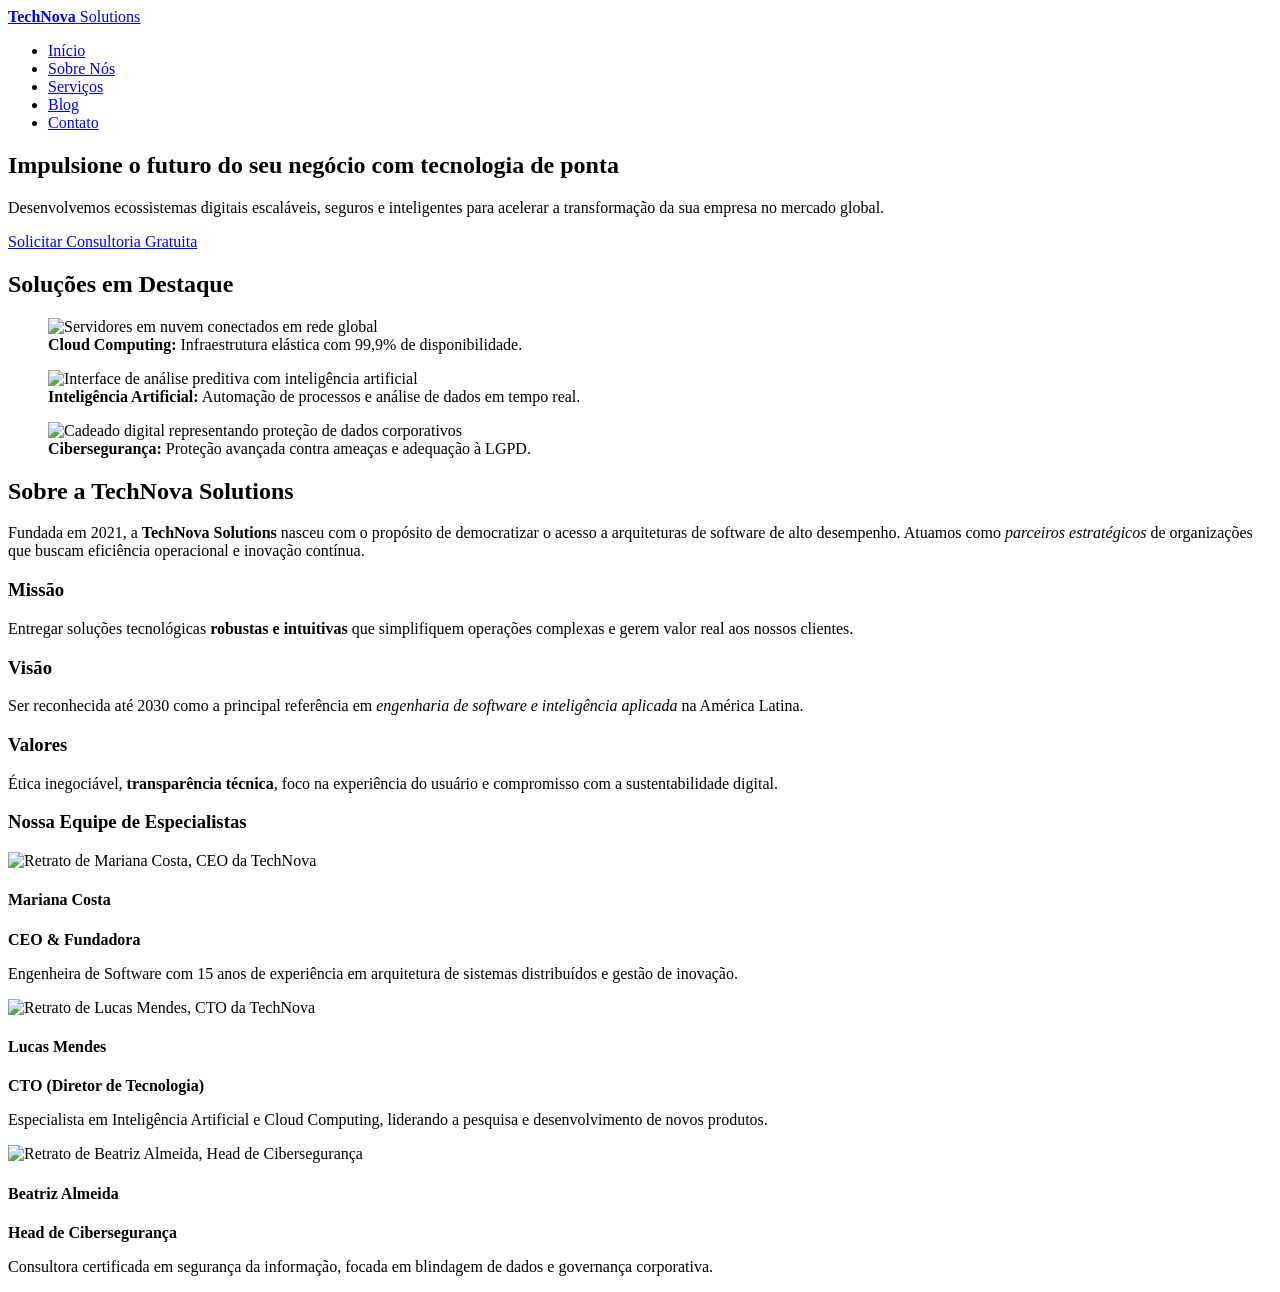
==== index.html @ 277af491 "second commit" ====
<!DOCTYPE html>
<html lang="pt-BR">
<head>
    <meta charset="UTF-8">
    <meta name="viewport" content="width=device-width, initial-scale=1.0">
    <meta name="description" content="TechNova Solutions - Transformação digital, computação em nuvem, inteligência artificial e cibersegurança para empresas.">
    <title>TechNova Solutions</title>
</head>
<body id="topo">

    <!-- Seção Cabeçalho e Navegação Principal -->
    <header>
        <div class="logo">
            <a href="#topo"><strong>TechNova</strong> Solutions</a>
        </div>
        <nav aria-label="Menu Principal">
            <ul>
                <li><a href="#inicio">Início</a></li>
                <li><a href="#sobre">Sobre Nós</a></li>
                <li><a href="#servicos">Serviços</a></li>
                <li><a href="#blog">Blog</a></li>
                <li><a href="#contato">Contato</a></li>
            </ul>
        </nav>
    </header>

    <!-- Conteúdo Principal -->
    <main>

        <!-- Seção Hero (Apresentação e Destaques) -->
        <section id="inicio" class="hero">
            <div class="hero-conteudo">
                <h1>Impulsione o futuro do seu negócio com tecnologia de ponta</h1>
                <p>Desenvolvemos ecossistemas digitais escaláveis, seguros e inteligentes para acelerar a transformação da sua empresa no mercado global.</p>
                <a href="#contato" class="btn-cta">Solicitar Consultoria Gratuita</a>
            </div>

            <div class="hero-destaques">
                <h2>Soluções em Destaque</h2>
                <figure>
                    <img src="img/solucao-cloud.jpg" alt="Servidores em nuvem conectados em rede global">
                    <figcaption><strong>Cloud Computing:</strong> Infraestrutura elástica com 99,9% de disponibilidade.</figcaption>
                </figure>
                <figure>
                    <img src="img/solucao-ia.jpg" alt="Interface de análise preditiva com inteligência artificial">
                    <figcaption><strong>Inteligência Artificial:</strong> Automação de processos e análise de dados em tempo real.</figcaption>
                </figure>
                <figure>
                    <img src="img/solucao-sec.jpg" alt="Cadeado digital representando proteção de dados corporativos">
                    <figcaption><strong>Cibersegurança:</strong> Proteção avançada contra ameaças e adequação à LGPD.</figcaption>
                </figure>
            </div>
        </section>

        <!-- Seção Sobre Nós & Equipe -->
        <section id="sobre">
            <h2>Sobre a TechNova Solutions</h2>
            <p>Fundada em 2021, a <strong>TechNova Solutions</strong> nasceu com o propósito de democratizar o acesso a arquiteturas de software de alto desempenho. Atuamos como <em>parceiros estratégicos</em> de organizações que buscam eficiência operacional e inovação contínua.</p>

            <div class="pilares">
                <article>
                    <h3>Missão</h3>
                    <p>Entregar soluções tecnológicas <strong>robustas e intuitivas</strong> que simplifiquem operações complexas e gerem valor real aos nossos clientes.</p>
                </article>
                <article>
                    <h3>Visão</h3>
                    <p>Ser reconhecida até 2030 como a principal referência em <em>engenharia de software e inteligência aplicada</em> na América Latina.</p>
                </article>
                <article>
                    <h3>Valores</h3>
                    <p>Ética inegociável, <strong>transparência técnica</strong>, foco na experiência do usuário e compromisso com a sustentabilidade digital.</p>
                </article>
            </div>

            <h3>Nossa Equipe de Especialistas</h3>
            <div class="equipe-grade">
                <article>
                    <img src="img/equipe-1.jpg" alt="Retrato de Mariana Costa, CEO da TechNova">
                    <h4>Mariana Costa</h4>
                    <p><strong>CEO &amp; Fundadora</strong></p>
                    <p>Engenheira de Software com 15 anos de experiência em arquitetura de sistemas distribuídos e gestão de inovação.</p>
                </article>

                <article>
                    <img src="img/equipe-2.jpg" alt="Retrato de Lucas Mendes, CTO da TechNova">
                    <h4>Lucas Mendes</h4>
                    <p><strong>CTO (Diretor de Tecnologia)</strong></p>
                    <p>Especialista em Inteligência Artificial e Cloud Computing, liderando a pesquisa e desenvolvimento de novos produtos.</p>
                </article>

                <article>
                    <img src="img/equipe-3.jpg" alt="Retrato de Beatriz Almeida, Head de Cibersegurança">
                    <h4>Beatriz Almeida</h4>
                    <p><strong>Head de Cibersegurança</strong></p>
                    <p>Consultora certificada em segurança da informação, focada em blindagem de dados e governança corporativa.</p>
                </article>
            </div>
        </section>
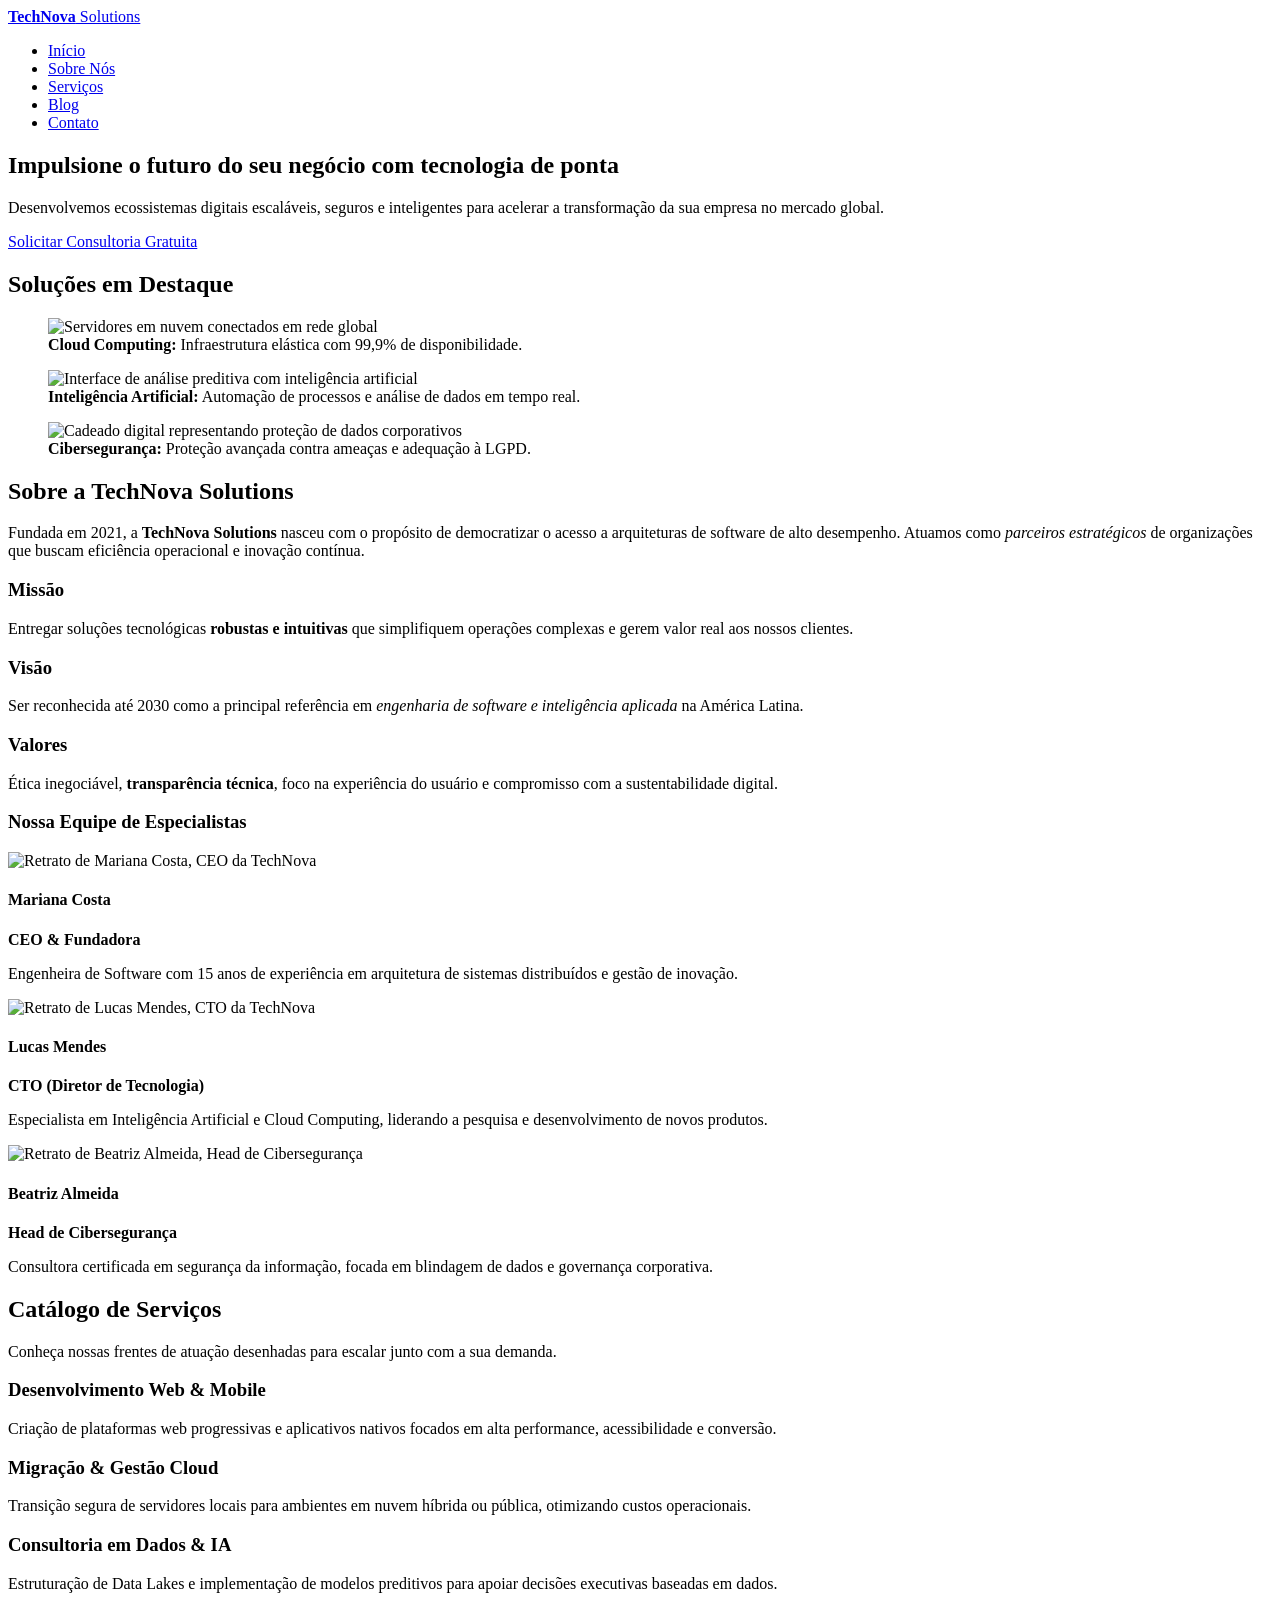
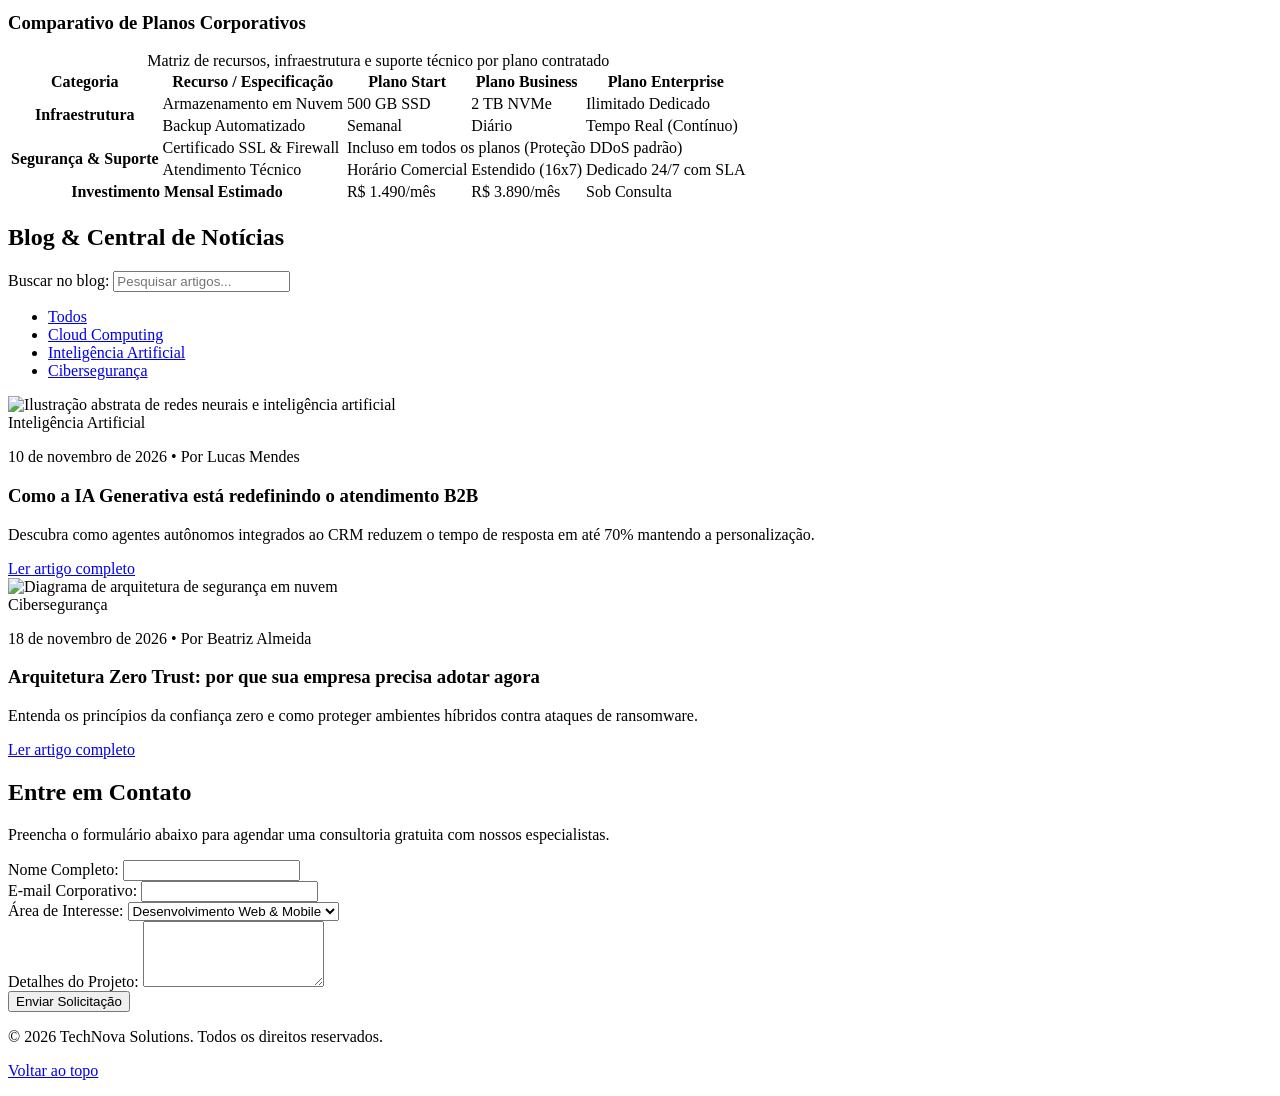
==== commit 5b79d6fd: "Update index.html" ====
--- a/index.html
+++ b/index.html
@@ -1,11 +1,14 @@
 <!DOCTYPE html>
 <html lang="pt-BR">
+
 <head>
     <meta charset="UTF-8">
     <meta name="viewport" content="width=device-width, initial-scale=1.0">
-    <meta name="description" content="TechNova Solutions - Transformação digital, computação em nuvem, inteligência artificial e cibersegurança para empresas.">
-    <title>TechNova Solutions</title>
+    <meta name="description"
+        content="TechNova Solutions - Transformação digital, computação em nuvem, inteligência artificial e cibersegurança para empresas.">
+    <title>TechNova Solutions | Inovação e Tecnologia Corporativa</title>
 </head>
+
 <body id="topo">
 
     <!-- Seção Cabeçalho e Navegação Principal -->
@@ -31,7 +34,8 @@
         <section id="inicio" class="hero">
             <div class="hero-conteudo">
                 <h1>Impulsione o futuro do seu negócio com tecnologia de ponta</h1>
-                <p>Desenvolvemos ecossistemas digitais escaláveis, seguros e inteligentes para acelerar a transformação da sua empresa no mercado global.</p>
+                <p>Desenvolvemos ecossistemas digitais escaláveis, seguros e inteligentes para acelerar a transformação
+                    da sua empresa no mercado global.</p>
                 <a href="#contato" class="btn-cta">Solicitar Consultoria Gratuita</a>
             </div>
 
@@ -39,15 +43,18 @@
                 <h2>Soluções em Destaque</h2>
                 <figure>
                     <img src="img/solucao-cloud.jpg" alt="Servidores em nuvem conectados em rede global">
-                    <figcaption><strong>Cloud Computing:</strong> Infraestrutura elástica com 99,9% de disponibilidade.</figcaption>
+                    <figcaption><strong>Cloud Computing:</strong> Infraestrutura elástica com 99,9% de disponibilidade.
+                    </figcaption>
                 </figure>
                 <figure>
                     <img src="img/solucao-ia.jpg" alt="Interface de análise preditiva com inteligência artificial">
-                    <figcaption><strong>Inteligência Artificial:</strong> Automação de processos e análise de dados em tempo real.</figcaption>
+                    <figcaption><strong>Inteligência Artificial:</strong> Automação de processos e análise de dados em
+                        tempo real.</figcaption>
                 </figure>
                 <figure>
                     <img src="img/solucao-sec.jpg" alt="Cadeado digital representando proteção de dados corporativos">
-                    <figcaption><strong>Cibersegurança:</strong> Proteção avançada contra ameaças e adequação à LGPD.</figcaption>
+                    <figcaption><strong>Cibersegurança:</strong> Proteção avançada contra ameaças e adequação à LGPD.
+                    </figcaption>
                 </figure>
             </div>
         </section>
@@ -55,20 +62,25 @@
         <!-- Seção Sobre Nós & Equipe -->
         <section id="sobre">
             <h2>Sobre a TechNova Solutions</h2>
-            <p>Fundada em 2021, a <strong>TechNova Solutions</strong> nasceu com o propósito de democratizar o acesso a arquiteturas de software de alto desempenho. Atuamos como <em>parceiros estratégicos</em> de organizações que buscam eficiência operacional e inovação contínua.</p>
+            <p>Fundada em 2021, a <strong>TechNova Solutions</strong> nasceu com o propósito de democratizar o acesso a
+                arquiteturas de software de alto desempenho. Atuamos como <em>parceiros estratégicos</em> de
+                organizações que buscam eficiência operacional e inovação contínua.</p>
 
             <div class="pilares">
                 <article>
                     <h3>Missão</h3>
-                    <p>Entregar soluções tecnológicas <strong>robustas e intuitivas</strong> que simplifiquem operações complexas e gerem valor real aos nossos clientes.</p>
+                    <p>Entregar soluções tecnológicas <strong>robustas e intuitivas</strong> que simplifiquem operações
+                        complexas e gerem valor real aos nossos clientes.</p>
                 </article>
                 <article>
                     <h3>Visão</h3>
-                    <p>Ser reconhecida até 2030 como a principal referência em <em>engenharia de software e inteligência aplicada</em> na América Latina.</p>
+                    <p>Ser reconhecida até 2030 como a principal referência em <em>engenharia de software e inteligência
+                            aplicada</em> na América Latina.</p>
                 </article>
                 <article>
                     <h3>Valores</h3>
-                    <p>Ética inegociável, <strong>transparência técnica</strong>, foco na experiência do usuário e compromisso com a sustentabilidade digital.</p>
+                    <p>Ética inegociável, <strong>transparência técnica</strong>, foco na experiência do usuário e
+                        compromisso com a sustentabilidade digital.</p>
                 </article>
             </div>
 
@@ -78,23 +90,188 @@
                     <img src="img/equipe-1.jpg" alt="Retrato de Mariana Costa, CEO da TechNova">
                     <h4>Mariana Costa</h4>
                     <p><strong>CEO &amp; Fundadora</strong></p>
-                    <p>Engenheira de Software com 15 anos de experiência em arquitetura de sistemas distribuídos e gestão de inovação.</p>
+                    <p>Engenheira de Software com 15 anos de experiência em arquitetura de sistemas distribuídos e
+                        gestão de inovação.</p>
                 </article>
 
                 <article>
                     <img src="img/equipe-2.jpg" alt="Retrato de Lucas Mendes, CTO da TechNova">
                     <h4>Lucas Mendes</h4>
                     <p><strong>CTO (Diretor de Tecnologia)</strong></p>
-                    <p>Especialista em Inteligência Artificial e Cloud Computing, liderando a pesquisa e desenvolvimento de novos produtos.</p>
+                    <p>Especialista em Inteligência Artificial e Cloud Computing, liderando a pesquisa e desenvolvimento
+                        de novos produtos.</p>
                 </article>
 
                 <article>
                     <img src="img/equipe-3.jpg" alt="Retrato de Beatriz Almeida, Head de Cibersegurança">
                     <h4>Beatriz Almeida</h4>
                     <p><strong>Head de Cibersegurança</strong></p>
-                    <p>Consultora certificada em segurança da informação, focada em blindagem de dados e governança corporativa.</p>
-                </article>
-            </div>
-        </section>
-
-        +                    <p>Consultora certificada em segurança da informação, focada em blindagem de dados e governança
+                        corporativa.</p>
+                </article>
+            </div>
+        </section>
+
+        <!-- Seção Catálogo de Serviços e Tabela Comparativa -->
+        <section id="servicos">
+            <h2>Catálogo de Serviços</h2>
+            <p>Conheça nossas frentes de atuação desenhadas para escalar junto com a sua demanda.</p>
+
+            <div class="servicos-grade">
+                <article>
+                    <h3>Desenvolvimento Web &amp; Mobile</h3>
+                    <p>Criação de plataformas web progressivas e aplicativos nativos focados em alta performance,
+                        acessibilidade e conversão.</p>
+                </article>
+
+                <article>
+                    <h3>Migração &amp; Gestão Cloud</h3>
+                    <p>Transição segura de servidores locais para ambientes em nuvem híbrida ou pública, otimizando
+                        custos operacionais.</p>
+                </article>
+
+                <article>
+                    <h3>Consultoria em Dados &amp; IA</h3>
+                    <p>Estruturação de Data Lakes e implementação de modelos preditivos para apoiar decisões executivas
+                        baseadas em dados.</p>
+                </article>
+            </div>
+
+            <h3>Comparativo de Planos Corporativos</h3>
+            <table>
+                <caption>Matriz de recursos, infraestrutura e suporte técnico por plano contratado</caption>
+                <thead>
+                    <tr>
+                        <th scope="col">Categoria</th>
+                        <th scope="col">Recurso / Especificação</th>
+                        <th scope="col">Plano Start</th>
+                        <th scope="col">Plano Business</th>
+                        <th scope="col">Plano Enterprise</th>
+                    </tr>
+                </thead>
+                <tbody>
+                    <tr>
+                        <th scope="row" rowspan="2">Infraestrutura</th>
+                        <td>Armazenamento em Nuvem</td>
+                        <td>500 GB SSD</td>
+                        <td>2 TB NVMe</td>
+                        <td>Ilimitado Dedicado</td>
+                    </tr>
+                    <tr>
+                        <td>Backup Automatizado</td>
+                        <td>Semanal</td>
+                        <td>Diário</td>
+                        <td>Tempo Real (Contínuo)</td>
+                    </tr>
+                    <tr>
+                        <th scope="row" rowspan="2">Segurança &amp; Suporte</th>
+                        <td>Certificado SSL &amp; Firewall</td>
+                        <td colspan="3">Incluso em todos os planos (Proteção DDoS padrão)</td>
+                    </tr>
+                    <tr>
+                        <td>Atendimento Técnico</td>
+                        <td>Horário Comercial</td>
+                        <td>Estendido (16x7)</td>
+                        <td>Dedicado 24/7 com SLA</td>
+                    </tr>
+                </tbody>
+                <tfoot>
+                    <tr>
+                        <th scope="row" colspan="2">Investimento Mensal Estimado</th>
+                        <td>R$ 1.490/mês</td>
+                        <td>R$ 3.890/mês</td>
+                        <td>Sob Consulta</td>
+                    </tr>
+                </tfoot>
+            </table>
+        </section>
+
+        <!-- Seção Blog & Central de Notícias -->
+        <section id="blog">
+            <h2>Blog &amp; Central de Notícias</h2>
+
+            <div class="blog-controles">
+                <form action="#blog" method="get">
+                    <label for="busca-artigos">Buscar no blog:</label>
+                    <input type="search" id="busca-artigos" name="q" placeholder="Pesquisar artigos...">
+                </form>
+
+                <nav aria-label="Categorias do Blog">
+                    <ul>
+                        <li><a href="#blog">Todos</a></li>
+                        <li><a href="#blog">Cloud Computing</a></li>
+                        <li><a href="#blog">Inteligência Artificial</a></li>
+                        <li><a href="#blog">Cibersegurança</a></li>
+                    </ul>
+                </nav>
+            </div>
+
+            <div class="blog-lista">
+                <article>
+                    <div class="capa-artigo">
+                        <img src="img/blog-1.jpg" alt="Ilustração abstrata de redes neurais e inteligência artificial">
+                    </div>
+                    <span class="categoria">Inteligência Artificial</span>
+                    <p><time datetime="2026-11-10">10 de novembro de 2026</time> • Por Lucas Mendes</p>
+                    <h3>Como a IA Generativa está redefinindo o atendimento B2B</h3>
+                    <p>Descubra como agentes autônomos integrados ao CRM reduzem o tempo de resposta em até 70% mantendo
+                        a personalização.</p>
+                    <a href="#blog">Ler artigo completo</a>
+                </article>
+
+                <article>
+                    <div class="capa-artigo">
+                        <img src="img/blog-2.jpg" alt="Diagrama de arquitetura de segurança em nuvem">
+                    </div>
+                    <span class="categoria">Cibersegurança</span>
+                    <p><time datetime="2026-11-18">18 de novembro de 2026</time> • Por Beatriz Almeida</p>
+                    <h3>Arquitetura Zero Trust: por que sua empresa precisa adotar agora</h3>
+                    <p>Entenda os princípios da confiança zero e como proteger ambientes híbridos contra ataques de
+                        ransomware.</p>
+                    <a href="#blog">Ler artigo completo</a>
+                </article>
+            </div>
+        </section>
+
+        <!-- Seção Contato -->
+        <section id="contato">
+            <h2>Entre em Contato</h2>
+            <p>Preencha o formulário abaixo para agendar uma consultoria gratuita com nossos especialistas.</p>
+
+            <form action="#contato" method="post">
+                <div>
+                    <label for="nome">Nome Completo:</label>
+                    <input type="text" id="nome" name="nome" required>
+                </div>
+                <div>
+                    <label for="email">E-mail Corporativo:</label>
+                    <input type="email" id="email" name="email" required>
+                </div>
+                <div>
+                    <label for="servico">Área de Interesse:</label>
+                    <select id="servico" name="servico">
+                        <option value="web-mobile">Desenvolvimento Web &amp; Mobile</option>
+                        <option value="cloud">Migração &amp; Gestão Cloud</option>
+                        <option value="ia-dados">Consultoria em Dados &amp; IA</option>
+                        <option value="ciberseguranca">Cibersegurança</option>
+                    </select>
+                </div>
+                <div>
+                    <label for="mensagem">Detalhes do Projeto:</label>
+                    <textarea id="mensagem" name="mensagem" rows="4" required></textarea>
+                </div>
+                <button type="submit">Enviar Solicitação</button>
+            </form>
+        </section>
+
+    </main>
+
+    <!-- Rodapé -->
+    <footer>
+        <p>&copy; 2026 TechNova Solutions. Todos os direitos reservados.</p>
+        <p><a href="#topo">Voltar ao topo</a></p>
+    </footer>
+
+</body>
+
+</html>
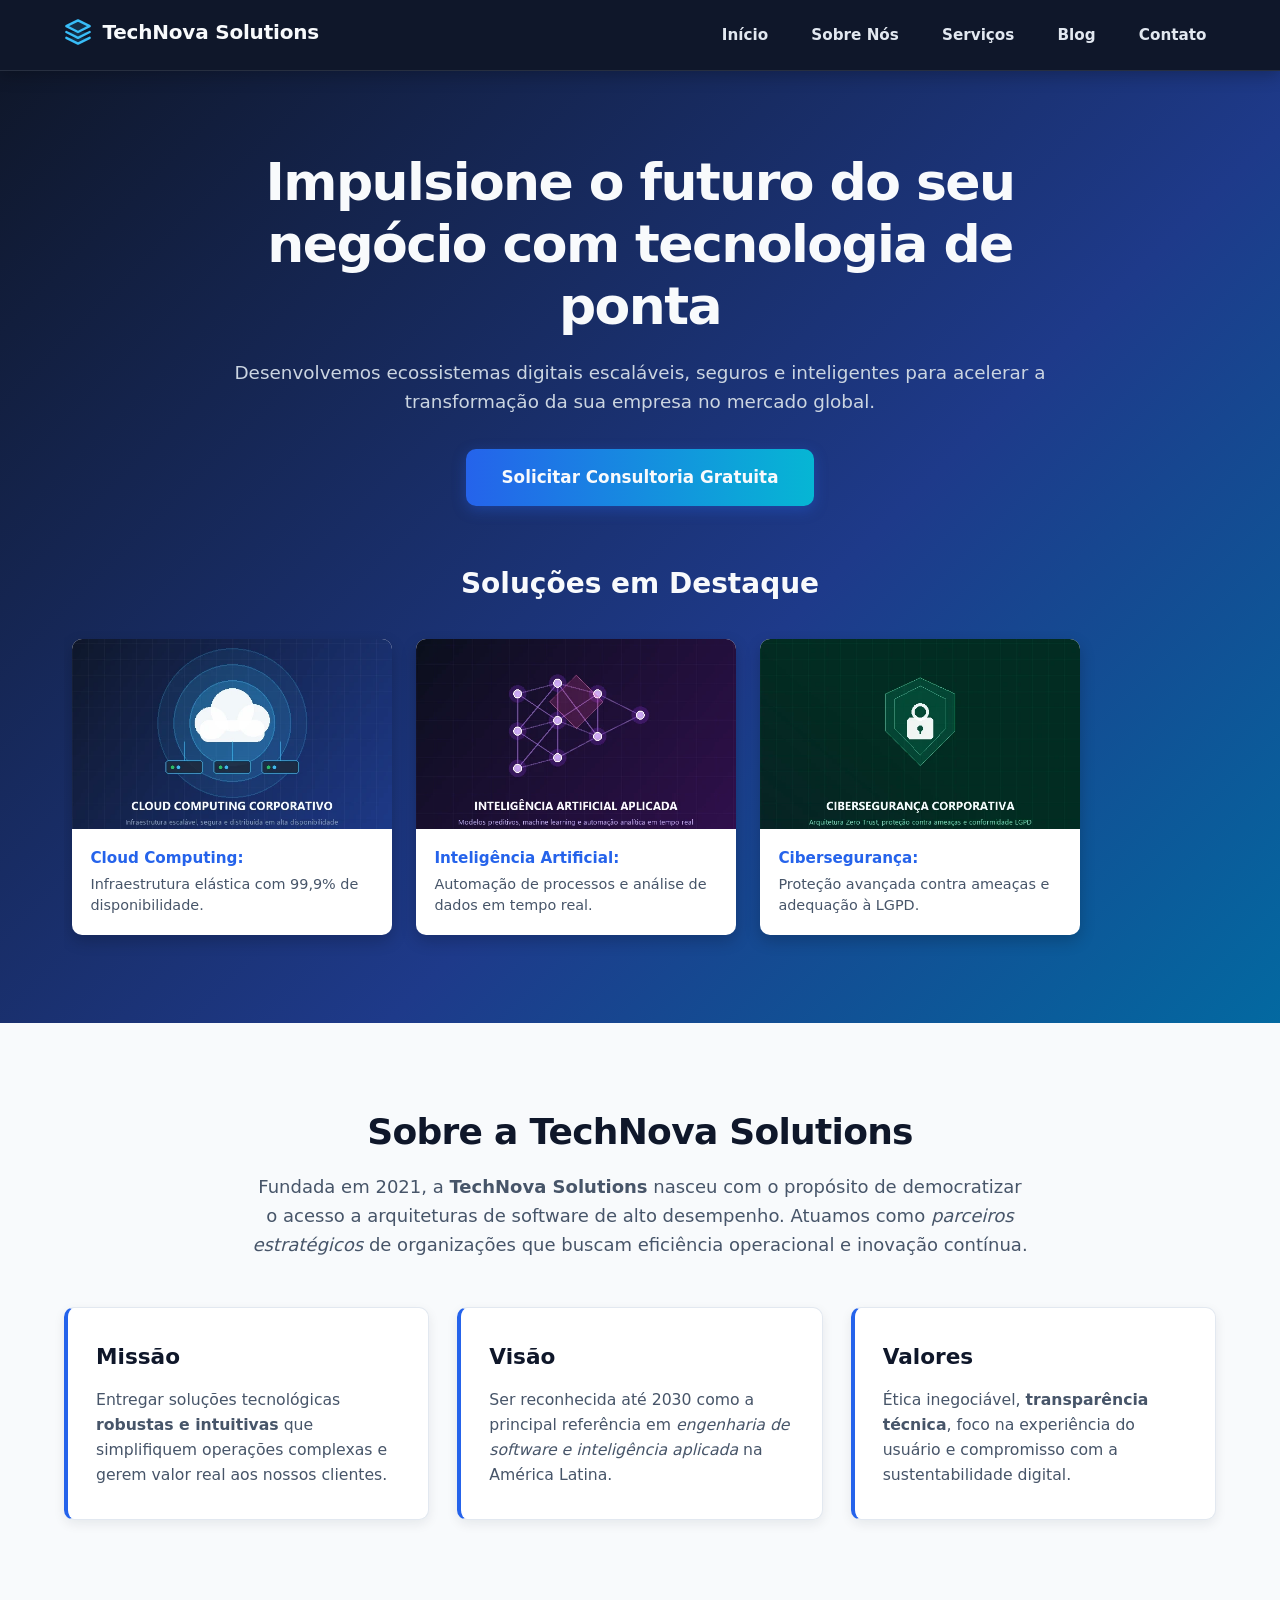
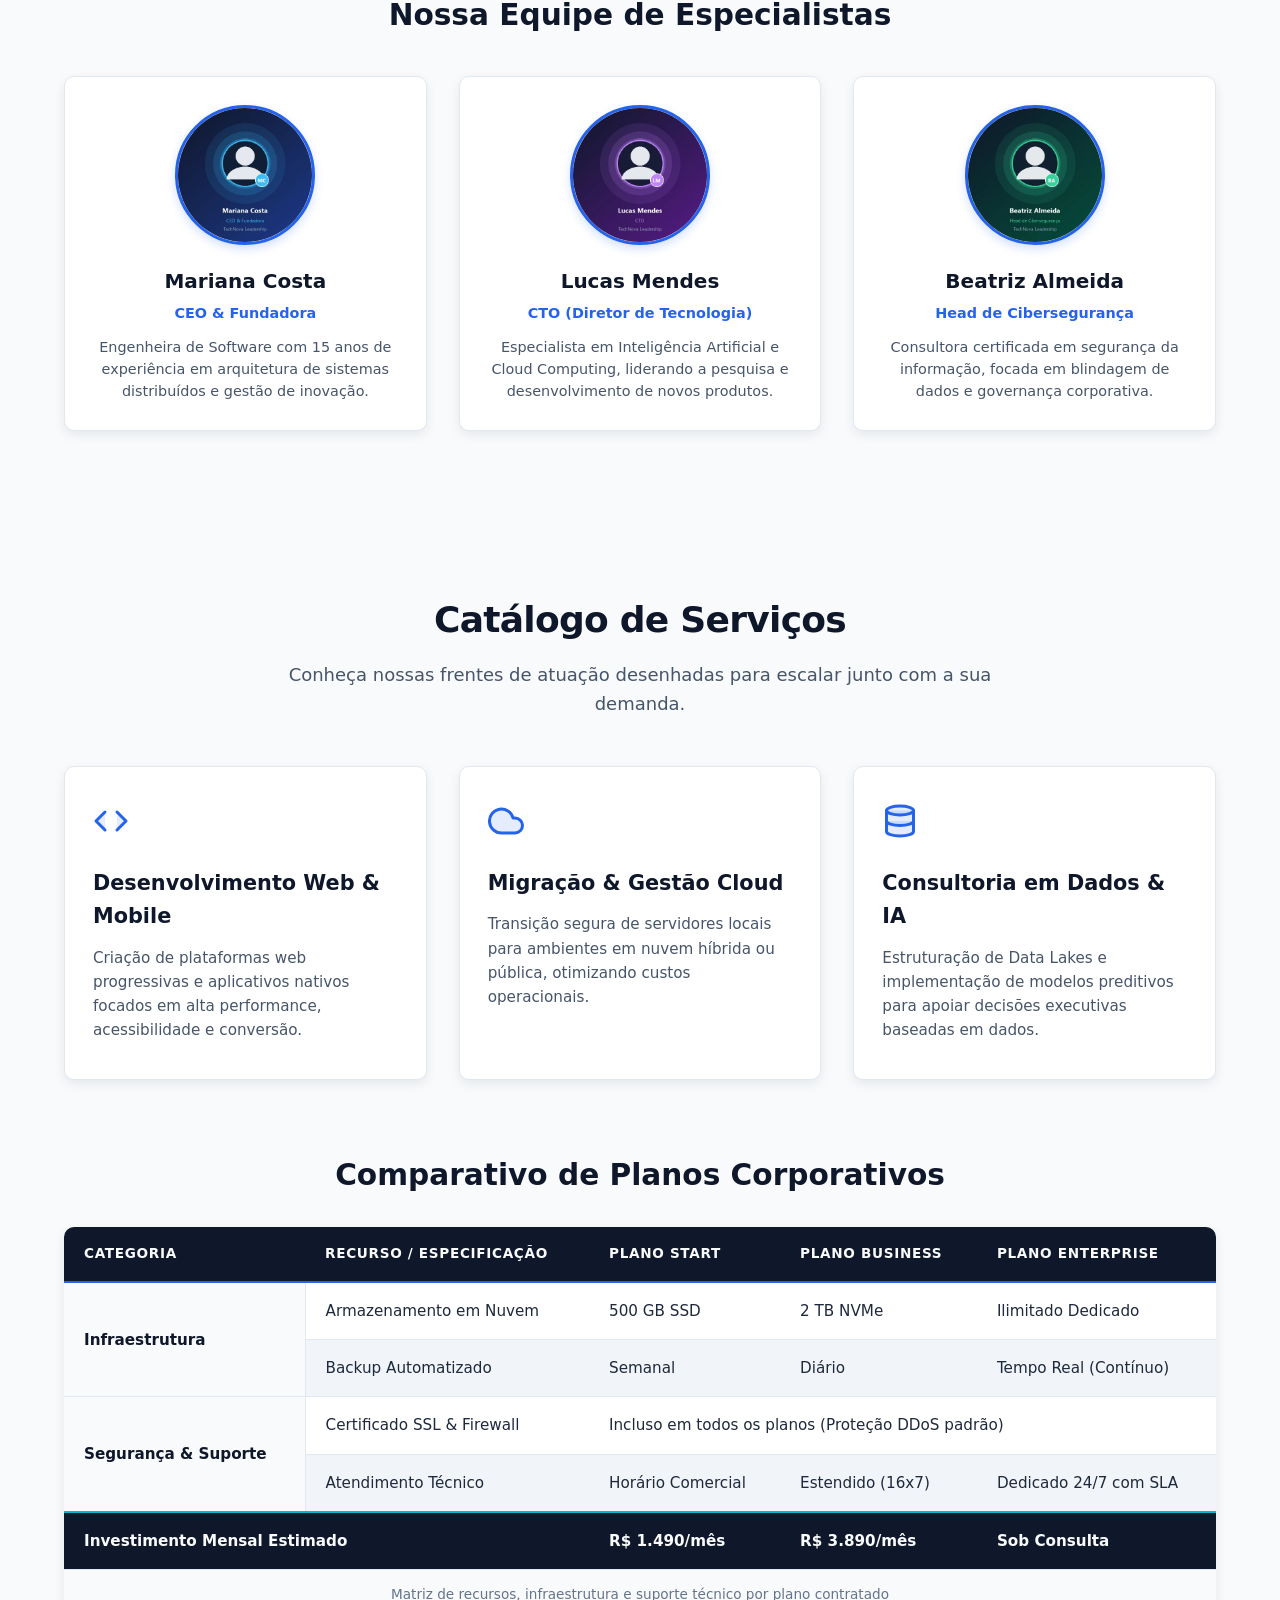
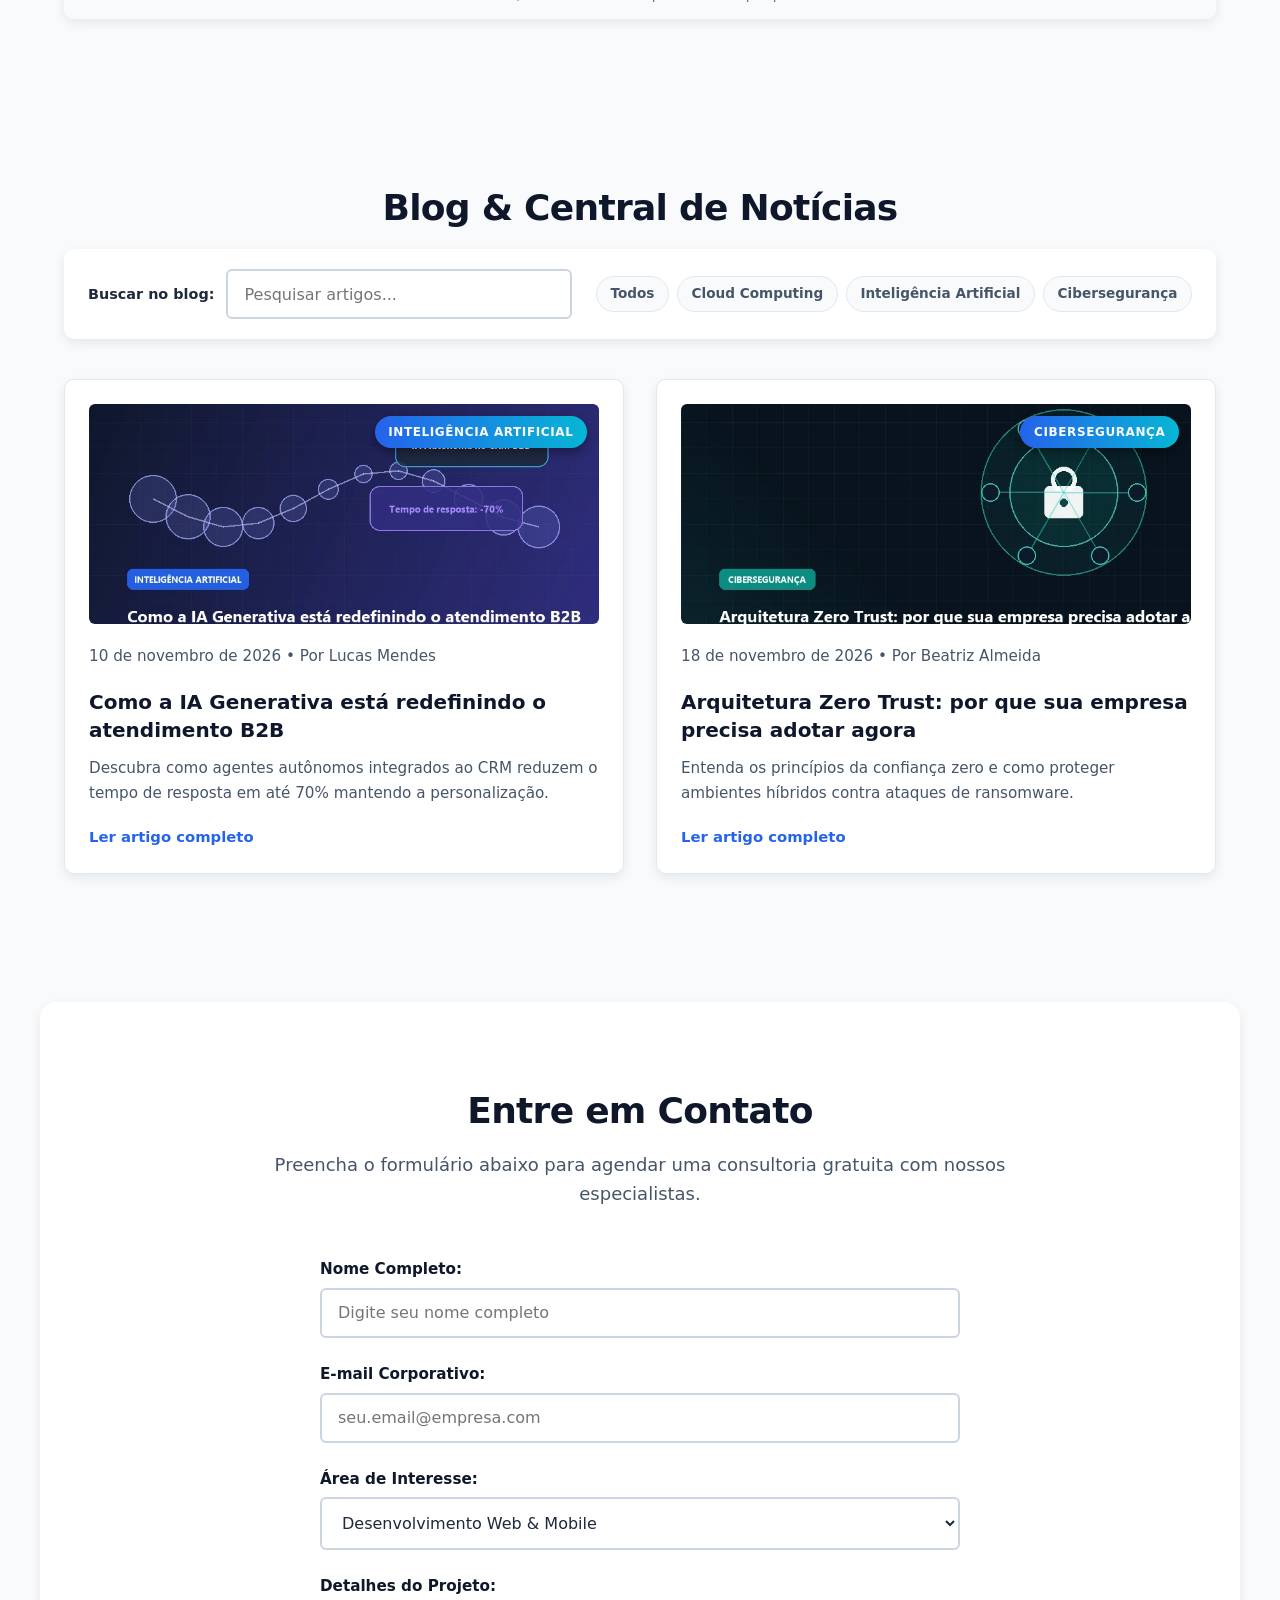
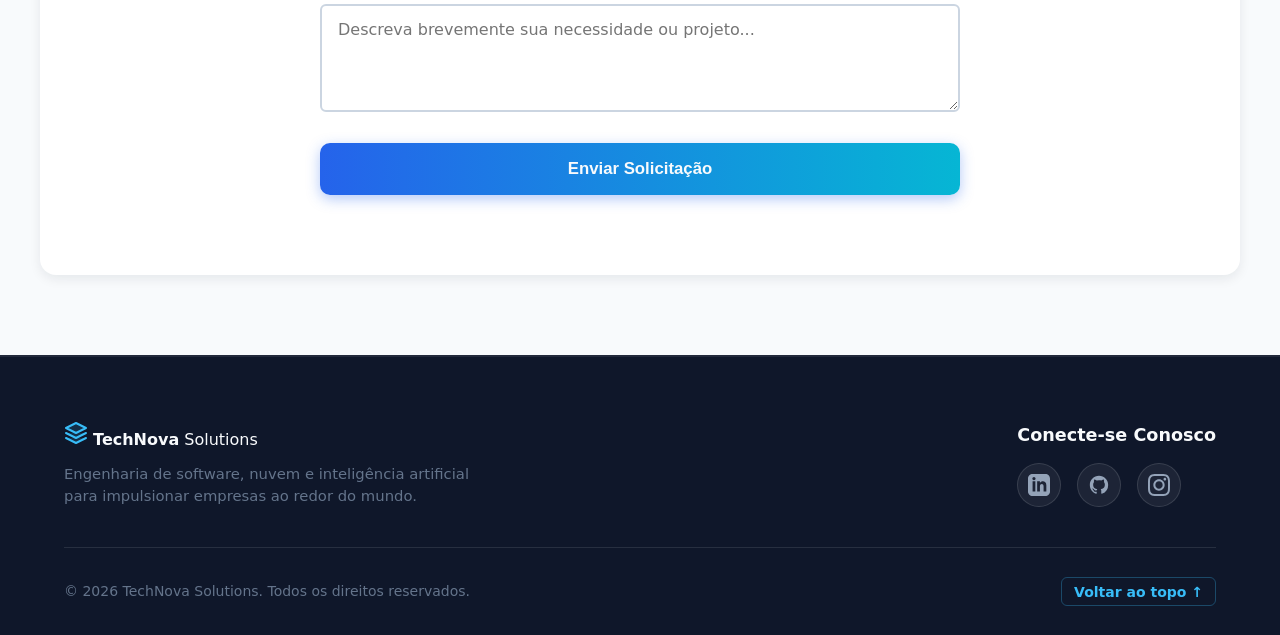
==== commit 30730831: "feat(sprint-2): implementacao da Sprint 2 - WebP, SVG inline, Box Model, Sticky, Scroll Snap, Tabela" ====
--- a/index.html
+++ b/index.html
@@ -7,14 +7,24 @@
     <meta name="description"
         content="TechNova Solutions - Transformação digital, computação em nuvem, inteligência artificial e cibersegurança para empresas.">
     <title>TechNova Solutions | Inovação e Tecnologia Corporativa</title>
+    <link rel="stylesheet" href="css/style.css">
 </head>
 
 <body id="topo">
 
-    <!-- Seção Cabeçalho e Navegação Principal -->
+    <!-- Seção Cabeçalho e Navegação Principal (Tarefa 2.3: Sticky + z-index) -->
     <header>
         <div class="logo">
-            <a href="#topo"><strong>TechNova</strong> Solutions</a>
+            <a href="#topo">
+                <!-- SVG Inline Logotipo (Tarefa 2.1 & 2.4) -->
+                <svg width="28" height="28" viewBox="0 0 24 24" fill="none" stroke="currentColor" stroke-width="2"
+                    stroke-linecap="round" stroke-linejoin="round" aria-hidden="true">
+                    <polygon points="12 2 2 7 12 12 22 7 12 2"></polygon>
+                    <polyline points="2 17 12 22 22 17"></polyline>
+                    <polyline points="2 12 12 17 22 12"></polyline>
+                </svg>
+                <span><strong>TechNova</strong> Solutions</span>
+            </a>
         </div>
         <nav aria-label="Menu Principal">
             <ul>
@@ -30,7 +40,7 @@
     <!-- Conteúdo Principal -->
     <main>
 
-        <!-- Seção Hero (Apresentação e Destaques) -->
+        <!-- Seção Hero (Tarefa 2.3: Scroll Snap & Tarefa 2.5: Gradiente e CTA) -->
         <section id="inicio" class="hero">
             <div class="hero-conteudo">
                 <h1>Impulsione o futuro do seu negócio com tecnologia de ponta</h1>
@@ -39,30 +49,35 @@
                 <a href="#contato" class="btn-cta">Solicitar Consultoria Gratuita</a>
             </div>
 
+            <h2>Soluções em Destaque</h2>
+            <!-- Carrossel / Galeria com CSS Scroll Snap (Tarefa 2.3) -->
             <div class="hero-destaques">
-                <h2>Soluções em Destaque</h2>
                 <figure>
-                    <img src="img/solucao-cloud.jpg" alt="Servidores em nuvem conectados em rede global">
+                    <img src="img/solucao-cloud.webp" alt="Servidores em nuvem conectados em rede global" width="600"
+                        height="400">
                     <figcaption><strong>Cloud Computing:</strong> Infraestrutura elástica com 99,9% de disponibilidade.
                     </figcaption>
                 </figure>
                 <figure>
-                    <img src="img/solucao-ia.jpg" alt="Interface de análise preditiva com inteligência artificial">
+                    <img src="img/solucao-ia.webp" alt="Interface de análise preditiva com inteligência artificial"
+                        width="600" height="400">
                     <figcaption><strong>Inteligência Artificial:</strong> Automação de processos e análise de dados em
                         tempo real.</figcaption>
                 </figure>
                 <figure>
-                    <img src="img/solucao-sec.jpg" alt="Cadeado digital representando proteção de dados corporativos">
+                    <img src="img/solucao-sec.webp" alt="Cadeado digital representando proteção de dados corporativos"
+                        width="600" height="400">
                     <figcaption><strong>Cibersegurança:</strong> Proteção avançada contra ameaças e adequação à LGPD.
                     </figcaption>
                 </figure>
             </div>
         </section>
 
-        <!-- Seção Sobre Nós & Equipe -->
-        <section id="sobre">
+        <!-- Seção Sobre Nós & Equipe (Tarefa 2.5: Cards com microinterações) -->
+        <section id="sobre" class="secao-padrao">
             <h2>Sobre a TechNova Solutions</h2>
-            <p>Fundada em 2021, a <strong>TechNova Solutions</strong> nasceu com o propósito de democratizar o acesso a
+            <p class="secao-intro">Fundada em 2021, a <strong>TechNova Solutions</strong> nasceu com o propósito de
+                democratizar o acesso a
                 arquiteturas de software de alto desempenho. Atuamos como <em>parceiros estratégicos</em> de
                 organizações que buscam eficiência operacional e inovação contínua.</p>
 
@@ -84,110 +99,142 @@
                 </article>
             </div>
 
-            <h3>Nossa Equipe de Especialistas</h3>
-            <div class="equipe-grade">
-                <article>
-                    <img src="img/equipe-1.jpg" alt="Retrato de Mariana Costa, CEO da TechNova">
-                    <h4>Mariana Costa</h4>
-                    <p><strong>CEO &amp; Fundadora</strong></p>
-                    <p>Engenheira de Software com 15 anos de experiência em arquitetura de sistemas distribuídos e
-                        gestão de inovação.</p>
-                </article>
-
-                <article>
-                    <img src="img/equipe-2.jpg" alt="Retrato de Lucas Mendes, CTO da TechNova">
-                    <h4>Lucas Mendes</h4>
-                    <p><strong>CTO (Diretor de Tecnologia)</strong></p>
-                    <p>Especialista em Inteligência Artificial e Cloud Computing, liderando a pesquisa e desenvolvimento
-                        de novos produtos.</p>
-                </article>
-
-                <article>
-                    <img src="img/equipe-3.jpg" alt="Retrato de Beatriz Almeida, Head de Cibersegurança">
-                    <h4>Beatriz Almeida</h4>
-                    <p><strong>Head de Cibersegurança</strong></p>
-                    <p>Consultora certificada em segurança da informação, focada em blindagem de dados e governança
-                        corporativa.</p>
-                </article>
-            </div>
-        </section>
-
-        <!-- Seção Catálogo de Serviços e Tabela Comparativa -->
-        <section id="servicos">
+            <div class="equipe-container">
+                <h3>Nossa Equipe de Especialistas</h3>
+                <div class="equipe-grade">
+                    <article>
+                        <img src="img/equipe-1.webp" alt="Retrato de Mariana Costa, CEO da TechNova" width="400"
+                            height="400" loading="lazy">
+                        <h4>Mariana Costa</h4>
+                        <p class="cargo"><strong>CEO &amp; Fundadora</strong></p>
+                        <p>Engenheira de Software com 15 anos de experiência em arquitetura de sistemas distribuídos e
+                            gestão de inovação.</p>
+                    </article>
+
+                    <article>
+                        <img src="img/equipe-2.webp" alt="Retrato de Lucas Mendes, CTO da TechNova" width="400"
+                            height="400" loading="lazy">
+                        <h4>Lucas Mendes</h4>
+                        <p class="cargo"><strong>CTO (Diretor de Tecnologia)</strong></p>
+                        <p>Especialista em Inteligência Artificial e Cloud Computing, liderando a pesquisa e
+                            desenvolvimento de novos produtos.</p>
+                    </article>
+
+                    <article>
+                        <img src="img/equipe-3.webp" alt="Retrato de Beatriz Almeida, Head de Cibersegurança"
+                            width="400" height="400" loading="lazy">
+                        <h4>Beatriz Almeida</h4>
+                        <p class="cargo"><strong>Head de Cibersegurança</strong></p>
+                        <p>Consultora certificada em segurança da informação, focada em blindagem de dados e governança
+                            corporativa.</p>
+                    </article>
+                </div>
+            </div>
+        </section>
+
+        <!-- Seção Catálogo de Serviços e Tabela Comparativa (Tarefa 2.4 & 2.5) -->
+        <section id="servicos" class="secao-padrao">
             <h2>Catálogo de Serviços</h2>
-            <p>Conheça nossas frentes de atuação desenhadas para escalar junto com a sua demanda.</p>
+            <p class="secao-intro">Conheça nossas frentes de atuação desenhadas para escalar junto com a sua demanda.
+            </p>
 
             <div class="servicos-grade">
                 <article>
+                    <!-- SVG Inline Card 1 (Tarefa 2.1 & 2.4) -->
+                    <svg class="icone-servico" width="36" height="36" viewBox="0 0 24 24" fill="none"
+                        stroke="currentColor" stroke-width="2" stroke-linecap="round" stroke-linejoin="round"
+                        aria-hidden="true">
+                        <polyline points="16 18 22 12 16 6"></polyline>
+                        <polyline points="8 6 2 12 8 18"></polyline>
+                    </svg>
                     <h3>Desenvolvimento Web &amp; Mobile</h3>
                     <p>Criação de plataformas web progressivas e aplicativos nativos focados em alta performance,
                         acessibilidade e conversão.</p>
                 </article>
 
                 <article>
+                    <!-- SVG Inline Card 2 (Tarefa 2.1 & 2.4) -->
+                    <svg class="icone-servico" width="36" height="36" viewBox="0 0 24 24" fill="none"
+                        stroke="currentColor" stroke-width="2" stroke-linecap="round" stroke-linejoin="round"
+                        aria-hidden="true">
+                        <path d="M18 10h-1.26A8 8 0 1 0 9 20h9a5 5 0 0 0 0-10z"></path>
+                    </svg>
                     <h3>Migração &amp; Gestão Cloud</h3>
                     <p>Transição segura de servidores locais para ambientes em nuvem híbrida ou pública, otimizando
                         custos operacionais.</p>
                 </article>
 
                 <article>
+                    <!-- SVG Inline Card 3 (Tarefa 2.1 & 2.4) -->
+                    <svg class="icone-servico" width="36" height="36" viewBox="0 0 24 24" fill="none"
+                        stroke="currentColor" stroke-width="2" stroke-linecap="round" stroke-linejoin="round"
+                        aria-hidden="true">
+                        <ellipse cx="12" cy="5" rx="9" ry="3"></ellipse>
+                        <path d="M21 12c0 1.66-4 3-9 3s-9-1.34-9-3"></path>
+                        <path d="M3 5v14c0 1.66 4 3 9 3s9-1.34 9-3V5"></path>
+                    </svg>
                     <h3>Consultoria em Dados &amp; IA</h3>
                     <p>Estruturação de Data Lakes e implementação de modelos preditivos para apoiar decisões executivas
                         baseadas em dados.</p>
                 </article>
             </div>
 
-            <h3>Comparativo de Planos Corporativos</h3>
-            <table>
-                <caption>Matriz de recursos, infraestrutura e suporte técnico por plano contratado</caption>
-                <thead>
-                    <tr>
-                        <th scope="col">Categoria</th>
-                        <th scope="col">Recurso / Especificação</th>
-                        <th scope="col">Plano Start</th>
-                        <th scope="col">Plano Business</th>
-                        <th scope="col">Plano Enterprise</th>
-                    </tr>
-                </thead>
-                <tbody>
-                    <tr>
-                        <th scope="row" rowspan="2">Infraestrutura</th>
-                        <td>Armazenamento em Nuvem</td>
-                        <td>500 GB SSD</td>
-                        <td>2 TB NVMe</td>
-                        <td>Ilimitado Dedicado</td>
-                    </tr>
-                    <tr>
-                        <td>Backup Automatizado</td>
-                        <td>Semanal</td>
-                        <td>Diário</td>
-                        <td>Tempo Real (Contínuo)</td>
-                    </tr>
-                    <tr>
-                        <th scope="row" rowspan="2">Segurança &amp; Suporte</th>
-                        <td>Certificado SSL &amp; Firewall</td>
-                        <td colspan="3">Incluso em todos os planos (Proteção DDoS padrão)</td>
-                    </tr>
-                    <tr>
-                        <td>Atendimento Técnico</td>
-                        <td>Horário Comercial</td>
-                        <td>Estendido (16x7)</td>
-                        <td>Dedicado 24/7 com SLA</td>
-                    </tr>
-                </tbody>
-                <tfoot>
-                    <tr>
-                        <th scope="row" colspan="2">Investimento Mensal Estimado</th>
-                        <td>R$ 1.490/mês</td>
-                        <td>R$ 3.890/mês</td>
-                        <td>Sob Consulta</td>
-                    </tr>
-                </tfoot>
-            </table>
-        </section>
-
-        <!-- Seção Blog & Central de Notícias -->
-        <section id="blog">
+            <div class="comparativo-container">
+                <h3>Comparativo de Planos Corporativos</h3>
+                <!-- Tabela Zebrada (Tarefa 2.4) -->
+                <div class="tabela-container">
+                    <table>
+                        <caption>Matriz de recursos, infraestrutura e suporte técnico por plano contratado</caption>
+                        <thead>
+                            <tr>
+                                <th scope="col">Categoria</th>
+                                <th scope="col">Recurso / Especificação</th>
+                                <th scope="col">Plano Start</th>
+                                <th scope="col">Plano Business</th>
+                                <th scope="col">Plano Enterprise</th>
+                            </tr>
+                        </thead>
+                        <tbody>
+                            <tr>
+                                <th scope="row" rowspan="2">Infraestrutura</th>
+                                <td>Armazenamento em Nuvem</td>
+                                <td>500 GB SSD</td>
+                                <td>2 TB NVMe</td>
+                                <td>Ilimitado Dedicado</td>
+                            </tr>
+                            <tr>
+                                <td>Backup Automatizado</td>
+                                <td>Semanal</td>
+                                <td>Diário</td>
+                                <td>Tempo Real (Contínuo)</td>
+                            </tr>
+                            <tr>
+                                <th scope="row" rowspan="2">Segurança &amp; Suporte</th>
+                                <td>Certificado SSL &amp; Firewall</td>
+                                <td colspan="3">Incluso em todos os planos (Proteção DDoS padrão)</td>
+                            </tr>
+                            <tr>
+                                <td>Atendimento Técnico</td>
+                                <td>Horário Comercial</td>
+                                <td>Estendido (16x7)</td>
+                                <td>Dedicado 24/7 com SLA</td>
+                            </tr>
+                        </tbody>
+                        <tfoot>
+                            <tr>
+                                <th scope="row" colspan="2">Investimento Mensal Estimado</th>
+                                <td>R$ 1.490/mês</td>
+                                <td>R$ 3.890/mês</td>
+                                <td>Sob Consulta</td>
+                            </tr>
+                        </tfoot>
+                    </table>
+                </div>
+            </div>
+        </section>
+
+        <!-- Seção Blog & Central de Notícias (Tarefa 2.3: Badges Sobrepostas & Tarefa 2.5) -->
+        <section id="blog" class="secao-padrao">
             <h2>Blog &amp; Central de Notícias</h2>
 
             <div class="blog-controles">
@@ -208,46 +255,54 @@
 
             <div class="blog-lista">
                 <article>
+                    <!-- Container relativo para Badge Sobreposta (Tarefa 2.3) -->
                     <div class="capa-artigo">
-                        <img src="img/blog-1.jpg" alt="Ilustração abstrata de redes neurais e inteligência artificial">
+                        <img src="img/blog-1.webp"
+                            alt="Ilustração abstrata de redes neurais e inteligência artificial" width="800"
+                            height="450" loading="lazy">
+                        <span class="categoria">Inteligência Artificial</span>
                     </div>
-                    <span class="categoria">Inteligência Artificial</span>
-                    <p><time datetime="2026-11-10">10 de novembro de 2026</time> • Por Lucas Mendes</p>
+                    <p class="meta-artigo"><time datetime="2026-11-10">10 de novembro de 2026</time> &bull; Por Lucas
+                        Mendes</p>
                     <h3>Como a IA Generativa está redefinindo o atendimento B2B</h3>
                     <p>Descubra como agentes autônomos integrados ao CRM reduzem o tempo de resposta em até 70% mantendo
                         a personalização.</p>
-                    <a href="#blog">Ler artigo completo</a>
-                </article>
-
-                <article>
+                    <a href="#blog" class="link-artigo">Ler artigo completo</a>
+                </article>
+
+                <article>
+                    <!-- Container relativo para Badge Sobreposta (Tarefa 2.3) -->
                     <div class="capa-artigo">
-                        <img src="img/blog-2.jpg" alt="Diagrama de arquitetura de segurança em nuvem">
+                        <img src="img/blog-2.webp" alt="Diagrama de arquitetura de segurança em nuvem" width="800"
+                            height="450" loading="lazy">
+                        <span class="categoria">Cibersegurança</span>
                     </div>
-                    <span class="categoria">Cibersegurança</span>
-                    <p><time datetime="2026-11-18">18 de novembro de 2026</time> • Por Beatriz Almeida</p>
+                    <p class="meta-artigo"><time datetime="2026-11-18">18 de novembro de 2026</time> &bull; Por Beatriz
+                        Almeida</p>
                     <h3>Arquitetura Zero Trust: por que sua empresa precisa adotar agora</h3>
                     <p>Entenda os princípios da confiança zero e como proteger ambientes híbridos contra ataques de
                         ransomware.</p>
-                    <a href="#blog">Ler artigo completo</a>
-                </article>
-            </div>
-        </section>
-
-        <!-- Seção Contato -->
-        <section id="contato">
+                    <a href="#blog" class="link-artigo">Ler artigo completo</a>
+                </article>
+            </div>
+        </section>
+
+        <!-- Seção Contato (Tarefa 2.4: Estilização de Formulário e :focus) -->
+        <section id="contato" class="secao-padrao">
             <h2>Entre em Contato</h2>
-            <p>Preencha o formulário abaixo para agendar uma consultoria gratuita com nossos especialistas.</p>
-
-            <form action="#contato" method="post">
-                <div>
+            <p class="secao-intro">Preencha o formulário abaixo para agendar uma consultoria gratuita com nossos
+                especialistas.</p>
+
+            <form action="#contato" method="post" class="form-contato">
+                <div class="campo-grupo">
                     <label for="nome">Nome Completo:</label>
-                    <input type="text" id="nome" name="nome" required>
-                </div>
-                <div>
+                    <input type="text" id="nome" name="nome" placeholder="Digite seu nome completo" required>
+                </div>
+                <div class="campo-grupo">
                     <label for="email">E-mail Corporativo:</label>
-                    <input type="email" id="email" name="email" required>
-                </div>
-                <div>
+                    <input type="email" id="email" name="email" placeholder="seu.email@empresa.com" required>
+                </div>
+                <div class="campo-grupo">
                     <label for="servico">Área de Interesse:</label>
                     <select id="servico" name="servico">
                         <option value="web-mobile">Desenvolvimento Web &amp; Mobile</option>
@@ -256,20 +311,76 @@
                         <option value="ciberseguranca">Cibersegurança</option>
                     </select>
                 </div>
-                <div>
+                <div class="campo-grupo">
                     <label for="mensagem">Detalhes do Projeto:</label>
-                    <textarea id="mensagem" name="mensagem" rows="4" required></textarea>
-                </div>
-                <button type="submit">Enviar Solicitação</button>
+                    <textarea id="mensagem" name="mensagem" rows="4"
+                        placeholder="Descreva brevemente sua necessidade ou projeto..." required></textarea>
+                </div>
+                <button type="submit" class="btn-enviar">Enviar Solicitação</button>
             </form>
         </section>
 
     </main>
 
-    <!-- Rodapé -->
+    <!-- Rodapé (Tarefa 2.1: SVGs de Redes Sociais & Tarefa 2.3 / 2.6: Voltar ao Topo) -->
     <footer>
-        <p>&copy; 2026 TechNova Solutions. Todos os direitos reservados.</p>
-        <p><a href="#topo">Voltar ao topo</a></p>
+        <div class="footer-container">
+            <div class="footer-brand">
+                <div class="logo">
+                    <svg width="24" height="24" viewBox="0 0 24 24" fill="none" stroke="currentColor" stroke-width="2"
+                        stroke-linecap="round" stroke-linejoin="round" aria-hidden="true">
+                        <polygon points="12 2 2 7 12 12 22 7 12 2"></polygon>
+                        <polyline points="2 17 12 22 22 17"></polyline>
+                        <polyline points="2 12 12 17 22 12"></polyline>
+                    </svg>
+                    <span><strong>TechNova</strong> Solutions</span>
+                </div>
+                <p>Engenharia de software, nuvem e inteligência artificial para impulsionar empresas ao redor do mundo.
+                </p>
+            </div>
+
+            <!-- Ícones de redes sociais com SVG Inline (Tarefa 2.1 & 2.4) -->
+            <div class="footer-social">
+                <h3>Conecte-se Conosco</h3>
+                <ul class="redes-sociais" aria-label="Redes sociais">
+                    <li>
+                        <a href="https://www.linkedin.com" target="_blank" rel="noopener noreferrer"
+                            aria-label="Acessar LinkedIn da TechNova Solutions">
+                            <svg class="icone-social" width="22" height="22" viewBox="0 0 24 24" fill="currentColor"
+                                aria-hidden="true">
+                                <path
+                                    d="M19 0h-14c-2.761 0-5 2.239-5 5v14c0 2.761 2.239 5 5 5h14c2.762 0 5-2.239 5-5v-14c0-2.761-2.238-5-5-5zm-11 19h-3v-11h3v11zm-1.5-12.268c-.966 0-1.75-.79-1.75-1.764s.784-1.764 1.75-1.764 1.75.79 1.75 1.764-.783 1.764-1.75 1.764zm13.5 12.268h-3v-5.604c0-3.368-4-3.113-4 0v5.604h-3v-11h3v1.765c1.396-2.586 7-2.777 7 2.476v6.759z" />
+                            </svg>
+                        </a>
+                    </li>
+                    <li>
+                        <a href="https://github.com" target="_blank" rel="noopener noreferrer"
+                            aria-label="Acessar GitHub da TechNova Solutions">
+                            <svg class="icone-social" width="22" height="22" viewBox="0 0 24 24" fill="currentColor"
+                                aria-hidden="true">
+                                <path fill-rule="evenodd" clip-rule="evenodd"
+                                    d="M12 2C6.477 2 2 6.484 2 12.017c0 4.425 2.865 8.18 6.839 9.504.5.092.682-.217.682-.483 0-.237-.008-.868-.013-1.703-2.782.605-3.369-1.343-3.369-1.343-.454-1.158-1.11-1.466-1.11-1.466-.908-.62.069-.608.069-.608 1.003.07 1.53 1.032 1.53 1.032.892 1.53 2.341 1.088 2.91.832.092-.647.35-1.088.636-1.338-2.22-.253-4.555-1.113-4.555-4.951 0-1.093.39-1.988 1.029-2.688-.103-.253-.446-1.272.098-2.65 0 0 .84-.27 2.75 1.026A9.564 9.564 0 0112 6.844c.85.004 1.705.115 2.504.337 1.909-1.296 2.747-1.027 2.747-1.027.546 1.379.202 2.398.1 2.651.64.7 1.028 1.595 1.028 2.688 0 3.848-2.339 4.695-4.566 4.943.359.309.678.92.678 1.855 0 1.338-.012 2.419-.012 2.747 0 .268.18.58.688.482A10.019 10.019 0 0022 12.017C22 6.484 17.522 2 12 2z" />
+                            </svg>
+                        </a>
+                    </li>
+                    <li>
+                        <a href="https://www.instagram.com" target="_blank" rel="noopener noreferrer"
+                            aria-label="Acessar Instagram da TechNova Solutions">
+                            <svg class="icone-social" width="22" height="22" viewBox="0 0 24 24" fill="currentColor"
+                                aria-hidden="true">
+                                <path
+                                    d="M12 2.163c3.204 0 3.584.012 4.85.07 3.252.148 4.771 1.691 4.919 4.919.058 1.265.069 1.645.069 4.849 0 3.205-.012 3.584-.069 4.849-.149 3.225-1.664 4.771-4.919 4.919-1.266.058-1.644.07-4.85.07-3.204 0-3.584-.012-4.849-.07-3.26-.149-4.771-1.699-4.919-4.92-.058-1.265-.07-1.644-.07-4.849 0-3.204.013-3.583.07-4.849.149-3.227 1.664-4.771 4.919-4.919 1.266-.057 1.645-.069 4.849-.069zm0-2.163c-3.259 0-3.667.014-4.947.072-4.358.2-6.78 2.618-6.98 6.98-.059 1.281-.073 1.689-.073 4.948 0 3.259.014 3.668.072 4.948.2 4.358 2.618 6.78 6.98 6.98 1.281.058 1.689.072 4.948.072 3.259 0 3.668-.014 4.948-.072 4.354-.2 6.782-2.618 6.979-6.98.059-1.28.073-1.689.073-4.948 0-3.259-.014-3.667-.072-4.947-.196-4.354-2.617-6.78-6.979-6.98-1.281-.059-1.69-.073-4.949-.073zm0 5.838c-3.403 0-6.162 2.759-6.162 6.162s2.759 6.163 6.162 6.163 6.162-2.759 6.162-6.163c0-3.403-2.759-6.162-6.162-6.162zm0 10.162c-2.209 0-4-1.79-4-4 0-2.209 1.791-4 4-4s4 1.791 4 4c0 2.21-1.791 4-4 4zm6.406-11.845c-.796 0-1.441.645-1.441 1.44s.645 1.44 1.441 1.44c.795 0 1.439-.645 1.439-1.44s-.644-1.44-1.439-1.44z" />
+                            </svg>
+                        </a>
+                    </li>
+                </ul>
+            </div>
+        </div>
+
+        <div class="footer-bottom">
+            <p>&copy; 2026 TechNova Solutions. Todos os direitos reservados.</p>
+            <p><a href="#topo" class="btn-topo">Voltar ao topo &uarr;</a></p>
+        </div>
     </footer>
 
 </body>
--- a/css/style.css
+++ b/css/style.css
@@ -0,0 +1,908 @@
+/* ==========================================================================
+   TECHNOVA SOLUTIONS - FOLHA DE ESTILOS PRINCIPAL
+   Sprint 2: Otimização, Box Model, Diagramação, Posicionamento e Interatividade
+   ========================================================================== */
+
+/* ==========================================================================
+   1. RESET UNIVERSAL E VARIÁVEIS DO SISTEMA DE DESIGN (Tarefa 2.2)
+   ========================================================================== */
+
+/* Reset Universal e Box-Sizing */
+*,
+*::before,
+*::after {
+    margin: 0;
+    padding: 0;
+    box-sizing: border-box;
+}
+
+/* Rolagem Suave Global */
+html {
+    scroll-behavior: smooth;
+    font-size: 16px;
+}
+
+/* Paleta de Cores Corporativa e Tipografia da TechNova */
+:root {
+    /* Cores Primárias e de Destaque */
+    --cor-primaria: #2563eb;         /* Azul TechNova */
+    --cor-primaria-dark: #1d4ed8;    /* Azul Profundo */
+    --cor-secundaria: #06b6d4;       /* Ciano Vibrante */
+    --cor-ciano-claro: #38bdf8;      /* Ciano Claro para Destaques e SVGs */
+    --cor-acento-hover: #60a5fa;
+
+    /* Tons Escuros Corporativos */
+    --bg-header: #0f172a;           /* Azul Petróleo Muito Escuro */
+    --bg-escuro-profundo: #090e17;
+    --bg-card-dark: #1e293b;        /* Slate Dark */
+
+    /* Tons Claros e Neutros */
+    --bg-pagina: #f8fafc;           /* Slate 50 - Fundo Geral Limpo */
+    --bg-card: #ffffff;             /* Branco Puro para Cartões */
+    --bg-zebrado: #f1f5f9;          /* Slate 100 para Linhas Zebradas */
+    --bg-hover-tabela: #e0f2fe;     /* Azul Celeste Claro no Hover */
+
+    /* Tipografia e Textos */
+    --fonte-padrao: 'Segoe UI', system-ui, -apple-system, BlinkMacSystemFont, 'Helvetica Neue', Arial, sans-serif;
+    --texto-principal: #1e293b;     /* Slate 800 - Leitura Confortável */
+    --texto-secundario: #475569;    /* Slate 600 - Descrições e Parágrafos */
+    --texto-mutado: #64748b;        /* Slate 500 - Legendas e Metadados */
+    --texto-claro: #f8fafc;         /* Slate 50 - Cabeçalhos e Botões */
+
+    /* Bordas e Sombreamentos (Box Model) */
+    --borda-suave: #e2e8f0;
+    --borda-campo: #cbd5e1;
+    --borda-foco: #2563eb;
+    --raio-sm: 6px;
+    --raio-md: 10px;
+    --raio-lg: 16px;
+    --raio-full: 9999px;
+
+    --sombra-card: 0 4px 12px rgba(15, 23, 42, 0.08);
+    --sombra-card-hover: 0 14px 28px rgba(15, 23, 42, 0.16);
+    --sombra-botao: 0 4px 14px rgba(37, 99, 235, 0.35);
+    --sombra-botao-hover: 0 8px 24px rgba(6, 182, 212, 0.45);
+
+    /* Transições Globais */
+    --transicao-rapida: all 0.2s ease;
+    --transicao-media: all 0.3s cubic-bezier(0.16, 1, 0.3, 1);
+}
+
+/* Tipografia Base do Corpo da Página */
+body {
+    font-family: var(--fonte-padrao);
+    color: var(--texto-principal);
+    background-color: var(--bg-pagina);
+    line-height: 1.6;
+    overflow-x: hidden;
+}
+
+/* Enquadramento Global de Imagens sem Distorção (Tarefa 2.2) */
+img {
+    max-width: 100%;
+    height: auto;
+    display: block;
+    object-fit: cover;
+}
+
+/* Estrutura Padronizada das Seções (Box Model) */
+.secao-padrao {
+    max-width: 1200px;
+    margin: 0 auto;
+    padding: 5rem 1.5rem;
+}
+
+.secao-padrao > h2 {
+    font-size: 2.25rem;
+    font-weight: 800;
+    color: var(--bg-header);
+    text-align: center;
+    margin-bottom: 0.75rem;
+    letter-spacing: -0.02em;
+}
+
+.secao-intro {
+    font-size: 1.125rem;
+    color: var(--texto-secundario);
+    text-align: center;
+    max-width: 780px;
+    margin: 0 auto 3rem auto;
+}
+
+
+/* ==========================================================================
+   2. CABEÇALHO E NAVEGAÇÃO PRINCIPAL (Tarefa 2.3: Sticky, Top & z-index)
+   ========================================================================== */
+
+header {
+    position: sticky;
+    top: 0;
+    z-index: 1000; /* Permanece sempre sobreposto a qualquer elemento do fluxo */
+    background-color: var(--bg-header);
+    color: var(--texto-claro);
+    display: flex;
+    justify-content: space-between;
+    align-items: center;
+    padding: 1rem 5%;
+    border-bottom: 1px solid rgba(255, 255, 255, 0.1);
+    box-shadow: 0 4px 16px rgba(0, 0, 0, 0.25);
+    backdrop-filter: blur(8px);
+}
+
+/* Logotipo da TechNova (Tarefa 2.1 & 2.4: SVG Inline) */
+.logo a {
+    display: inline-flex;
+    align-items: center;
+    gap: 0.65rem;
+    text-decoration: none;
+    color: var(--texto-claro);
+    font-size: 1.25rem;
+    font-weight: 700;
+    letter-spacing: -0.01em;
+}
+
+.logo svg {
+    stroke: var(--cor-ciano-claro);
+    fill: rgba(56, 189, 248, 0.15);
+    transition: var(--transicao-media);
+}
+
+.logo a:hover svg {
+    stroke: #ffffff;
+    fill: var(--cor-primaria);
+    transform: scale(1.15) rotate(6deg);
+}
+
+/* Menu de Navegação */
+header nav ul {
+    display: flex;
+    gap: 1.5rem;
+    list-style: none;
+}
+
+header nav a {
+    display: inline-block;
+    color: #e2e8f0;
+    text-decoration: none;
+    font-size: 0.95rem;
+    font-weight: 600;
+    padding: 0.4rem 0.6rem;
+    border-radius: var(--raio-sm);
+    transition: var(--transicao-rapida);
+}
+
+header nav a:hover {
+    color: var(--cor-ciano-claro);
+    transform: translateY(-2px);
+    background-color: rgba(255, 255, 255, 0.06);
+}
+
+
+/* ==========================================================================
+   3. SEÇÃO HERO (Tarefa 2.3: Scroll Snap & Tarefa 2.5: Gradientes e CTA)
+   ========================================================================== */
+
+.hero {
+    background: linear-gradient(135deg, var(--bg-header) 0%, #1e3a8a 60%, #0369a1 100%);
+    color: var(--texto-claro);
+    padding: 5rem 5% 4rem 5%;
+    text-align: center;
+}
+
+.hero-conteudo {
+    max-width: 860px;
+    margin: 0 auto 3.5rem auto;
+}
+
+.hero-conteudo h1 {
+    font-size: clamp(2rem, 5vw, 3.25rem);
+    font-weight: 800;
+    line-height: 1.2;
+    margin-bottom: 1.25rem;
+    letter-spacing: -0.03em;
+}
+
+.hero-conteudo p {
+    font-size: 1.15rem;
+    color: #cbd5e1;
+    margin-bottom: 2rem;
+    line-height: 1.6;
+}
+
+/* Botão de Destaque CTA com Gradiente e Microinteração (Tarefa 2.5) */
+.btn-cta {
+    display: inline-block;
+    background: linear-gradient(90deg, var(--cor-primaria) 0%, var(--cor-secundaria) 100%);
+    color: var(--texto-claro);
+    font-weight: 700;
+    font-size: 1.05rem;
+    padding: 0.95rem 2.25rem;
+    border: none;
+    border-radius: var(--raio-md);
+    text-decoration: none;
+    box-shadow: var(--sombra-botao);
+    cursor: pointer;
+    transition: var(--transicao-media);
+}
+
+.btn-cta:hover {
+    transform: translateY(-3px) scale(1.02);
+    box-shadow: var(--sombra-botao-hover);
+    opacity: 0.96;
+}
+
+.hero h2 {
+    font-size: 1.75rem;
+    color: var(--texto-claro);
+    margin-bottom: 1.5rem;
+}
+
+/* Galeria Hero com CSS Scroll Snap Fluido (Tarefa 2.3) */
+.hero-destaques {
+    display: flex;
+    gap: 1.5rem;
+    overflow-x: auto;
+    scroll-snap-type: x mandatory;
+    scroll-behavior: smooth;
+    padding: 0.5rem 0.5rem 1.5rem 0.5rem;
+    -webkit-overflow-scrolling: touch;
+    max-width: 1200px;
+    margin: 0 auto;
+}
+
+.hero-destaques figure {
+    flex: 0 0 320px; /* Largura fixa de cada slide no carrossel */
+    scroll-snap-align: start;
+    background-color: var(--bg-card);
+    color: var(--texto-principal);
+    border-radius: var(--raio-md);
+    overflow: hidden;
+    box-shadow: 0 6px 16px rgba(0, 0, 0, 0.2);
+    text-align: left;
+    transition: var(--transicao-media);
+}
+
+.hero-destaques figure:hover {
+    transform: translateY(-5px);
+    box-shadow: 0 12px 24px rgba(0, 0, 0, 0.3);
+}
+
+.hero-destaques img {
+    width: 100%;
+    height: 190px;
+    object-fit: cover;
+}
+
+.hero-destaques figcaption {
+    padding: 1.15rem;
+    font-size: 0.9rem;
+    color: var(--texto-secundario);
+    line-height: 1.5;
+}
+
+.hero-destaques figcaption strong {
+    color: var(--cor-primaria);
+    display: block;
+    margin-bottom: 0.25rem;
+    font-size: 0.95rem;
+}
+
+
+/* ==========================================================================
+   4. SEÇÃO SOBRE NÓS & EQUIPE (Box Model & Microinterações: Tarefa 2.2 & 2.5)
+   ========================================================================== */
+
+/* Pilares Estratégicos (Missão, Visão e Valores) */
+.pilares {
+    display: grid;
+    grid-template-columns: repeat(auto-fit, minmax(280px, 1fr));
+    gap: 1.75rem;
+    margin-bottom: 4.5rem;
+}
+
+.pilares article {
+    background-color: var(--bg-card);
+    border: 1px solid var(--borda-suave);
+    border-radius: var(--raio-md);
+    padding: 2rem 1.75rem;
+    box-shadow: var(--sombra-card);
+    transition: var(--transicao-media);
+    border-left: 4px solid var(--cor-primaria);
+}
+
+.pilares article:hover {
+    transform: translateY(-6px);
+    box-shadow: var(--sombra-card-hover);
+    border-left-color: var(--cor-secundaria);
+    opacity: 0.98;
+}
+
+.pilares h3 {
+    font-size: 1.35rem;
+    color: var(--bg-header);
+    margin-bottom: 0.75rem;
+}
+
+.pilares p {
+    color: var(--texto-secundario);
+    font-size: 0.98rem;
+}
+
+/* Grade da Equipe de Especialistas */
+.equipe-container > h3 {
+    font-size: 1.85rem;
+    text-align: center;
+    color: var(--bg-header);
+    margin-bottom: 2.25rem;
+}
+
+.equipe-grade {
+    display: grid;
+    grid-template-columns: repeat(auto-fit, minmax(280px, 1fr));
+    gap: 2rem;
+}
+
+.equipe-grade article {
+    background-color: var(--bg-card);
+    border: 1px solid var(--borda-suave);
+    border-radius: var(--raio-md);
+    overflow: hidden;
+    padding: 1.75rem;
+    text-align: center;
+    box-shadow: var(--sombra-card);
+    transition: var(--transicao-media);
+}
+
+.equipe-grade article:hover {
+    transform: translateY(-8px);
+    box-shadow: var(--sombra-card-hover);
+    opacity: 0.99;
+}
+
+.equipe-grade img {
+    width: 140px;
+    height: 140px;
+    border-radius: var(--raio-full);
+    margin: 0 auto 1.25rem auto;
+    border: 3px solid var(--cor-primaria);
+    box-shadow: 0 4px 10px rgba(37, 99, 235, 0.2);
+}
+
+.equipe-grade h4 {
+    font-size: 1.25rem;
+    color: var(--bg-header);
+    margin-bottom: 0.35rem;
+}
+
+.equipe-grade .cargo {
+    color: var(--cor-primaria);
+    font-size: 0.9rem;
+    margin-bottom: 0.75rem;
+}
+
+.equipe-grade p:last-child {
+    font-size: 0.9rem;
+    color: var(--texto-secundario);
+    line-height: 1.5;
+}
+
+
+/* ==========================================================================
+   5. CATÁLOGO DE SERVIÇOS & TABELA ZEBRADA (Tarefa 2.4 & 2.5)
+   ========================================================================== */
+
+/* Grade de Cartões de Serviços */
+.servicos-grade {
+    display: grid;
+    grid-template-columns: repeat(auto-fit, minmax(300px, 1fr));
+    gap: 2rem;
+    margin-bottom: 4.5rem;
+}
+
+.servicos-grade article {
+    background-color: var(--bg-card);
+    border: 1px solid var(--borda-suave);
+    border-radius: var(--raio-md);
+    padding: 2.25rem 1.75rem;
+    box-shadow: var(--sombra-card);
+    transition: var(--transicao-media);
+    text-align: left;
+}
+
+.servicos-grade article:hover {
+    transform: translateY(-6px);
+    box-shadow: var(--sombra-card-hover);
+    opacity: 0.98;
+}
+
+/* Estilização e Microinteração de SVGs dos Serviços (Tarefa 2.4) */
+.icone-servico {
+    display: inline-block;
+    stroke: var(--cor-primaria);
+    fill: rgba(37, 99, 235, 0.12);
+    margin-bottom: 1.25rem;
+    transition: var(--transicao-media);
+}
+
+.servicos-grade article:hover .icone-servico {
+    stroke: var(--cor-secundaria);
+    fill: rgba(6, 182, 212, 0.25);
+    transform: scale(1.18) rotate(4deg);
+}
+
+.servicos-grade h3 {
+    font-size: 1.3rem;
+    color: var(--bg-header);
+    margin-bottom: 0.75rem;
+}
+
+.servicos-grade p {
+    font-size: 0.95rem;
+    color: var(--texto-secundario);
+    line-height: 1.6;
+}
+
+/* Tabela Zebrada Comparativa (Tarefa 2.4) */
+.comparativo-container > h3 {
+    font-size: 1.85rem;
+    text-align: center;
+    color: var(--bg-header);
+    margin-bottom: 1.75rem;
+}
+
+.tabela-container {
+    width: 100%;
+    overflow-x: auto;
+    border-radius: var(--raio-md);
+    box-shadow: var(--sombra-card);
+}
+
+table {
+    width: 100%;
+    border-collapse: collapse;
+    background-color: var(--bg-card);
+    text-align: left;
+}
+
+table caption {
+    caption-side: bottom;
+    padding: 0.85rem;
+    font-size: 0.85rem;
+    color: var(--texto-mutado);
+    text-align: center;
+    background-color: var(--bg-pagina);
+}
+
+th,
+td {
+    padding: 1rem 1.25rem;
+    border-bottom: 1px solid var(--borda-suave);
+    font-size: 0.95rem;
+}
+
+/* Cabeçalho da Tabela */
+thead th {
+    background-color: var(--bg-header);
+    color: var(--texto-claro);
+    font-weight: 700;
+    text-transform: uppercase;
+    font-size: 0.85rem;
+    letter-spacing: 0.05em;
+    border-bottom: 2px solid var(--cor-primaria);
+}
+
+/* Cabeçalhos de Linha (Infraestrutura, Segurança & Suporte) */
+tbody th[scope="row"] {
+    background-color: #f8fafc;
+    color: var(--bg-header);
+    font-weight: 700;
+    border-right: 1px solid var(--borda-suave);
+}
+
+/* Linhas Zebradas via :nth-child(even) (Tarefa 2.4) */
+tbody tr:nth-child(even) {
+    background-color: var(--bg-zebrado);
+}
+
+/* Feedback ao passar o mouse nas linhas da tabela :hover (Tarefa 2.4) */
+tbody tr:hover {
+    background-color: var(--bg-hover-tabela);
+    transition: background-color 0.2s ease;
+}
+
+/* Rodapé da Tabela */
+tfoot th,
+tfoot td {
+    background-color: #0f172a;
+    color: var(--texto-claro);
+    font-weight: 700;
+    border-top: 2px solid var(--cor-secundaria);
+}
+
+
+/* ==========================================================================
+   6. SEÇÃO BLOG & BADGES SOBREPOSTAS (Tarefa 2.3 & 2.5)
+   ========================================================================== */
+
+.blog-controles {
+    display: flex;
+    flex-wrap: wrap;
+    justify-content: space-between;
+    align-items: center;
+    gap: 1.5rem;
+    margin-bottom: 2.5rem;
+    background-color: var(--bg-card);
+    padding: 1.25rem 1.5rem;
+    border-radius: var(--raio-md);
+    box-shadow: var(--sombra-card);
+}
+
+.blog-controles form {
+    flex: 1 1 280px;
+    display: flex;
+    align-items: center;
+    gap: 0.75rem;
+}
+
+.blog-controles label {
+    font-size: 0.9rem;
+    font-weight: 600;
+    color: var(--texto-principal);
+    white-space: nowrap;
+}
+
+.blog-controles nav ul {
+    display: flex;
+    flex-wrap: wrap;
+    gap: 0.5rem;
+    list-style: none;
+}
+
+.blog-controles nav a {
+    display: inline-block;
+    padding: 0.4rem 0.85rem;
+    font-size: 0.85rem;
+    font-weight: 600;
+    color: var(--texto-secundario);
+    background-color: var(--bg-pagina);
+    border: 1px solid var(--borda-suave);
+    border-radius: var(--raio-full);
+    text-decoration: none;
+    transition: var(--transicao-rapida);
+}
+
+.blog-controles nav a:hover {
+    color: var(--texto-claro);
+    background-color: var(--cor-primaria);
+    border-color: var(--cor-primaria);
+    transform: translateY(-2px);
+}
+
+/* Grade de Artigos do Blog */
+.blog-lista {
+    display: grid;
+    grid-template-columns: repeat(auto-fit, minmax(320px, 1fr));
+    gap: 2rem;
+}
+
+.blog-lista article {
+    background-color: var(--bg-card);
+    border: 1px solid var(--borda-suave);
+    border-radius: var(--raio-md);
+    overflow: hidden;
+    padding: 1.5rem;
+    box-shadow: var(--sombra-card);
+    transition: var(--transicao-media);
+    display: flex;
+    flex-direction: column;
+}
+
+.blog-lista article:hover {
+    transform: translateY(-8px);
+    box-shadow: var(--sombra-card-hover);
+    opacity: 0.98;
+}
+
+/* Container Relativo para Badges Sobrepostas (Tarefa 2.3) */
+.capa-artigo {
+    position: relative;
+    overflow: hidden;
+    border-radius: var(--raio-sm);
+    margin-bottom: 1.25rem;
+}
+
+.capa-artigo img {
+    width: 100%;
+    height: 220px;
+    object-fit: cover;
+    transition: transform 0.4s ease;
+}
+
+.blog-lista article:hover .capa-artigo img {
+    transform: scale(1.04);
+}
+
+/* Etiqueta de Categoria Sobreposta Flutuante (Tarefa 2.3) */
+.capa-artigo .categoria {
+    position: absolute;
+    top: 12px;
+    right: 12px;
+    background: linear-gradient(90deg, var(--cor-primaria) 0%, var(--cor-secundaria) 100%);
+    color: var(--texto-claro);
+    font-size: 0.75rem;
+    font-weight: 700;
+    padding: 0.4rem 0.85rem;
+    border-radius: var(--raio-full);
+    text-transform: uppercase;
+    letter-spacing: 0.05em;
+    box-shadow: 0 4px 10px rgba(0, 0, 0, 0.35);
+    z-index: 10;
+}
+
+.meta-artigo {
+    font-size: 0.825rem;
+    color: var(--texto-mutado);
+    margin-bottom: 0.5rem;
+}
+
+.blog-lista h3 {
+    font-size: 1.25rem;
+    color: var(--bg-header);
+    margin-bottom: 0.75rem;
+    line-height: 1.4;
+}
+
+.blog-lista p {
+    color: var(--texto-secundario);
+    font-size: 0.95rem;
+    margin-bottom: 1.25rem;
+    flex-grow: 1;
+}
+
+.link-artigo {
+    display: inline-flex;
+    align-items: center;
+    color: var(--cor-primaria);
+    font-weight: 700;
+    font-size: 0.925rem;
+    text-decoration: none;
+    transition: var(--transicao-rapida);
+}
+
+.link-artigo:hover {
+    color: var(--cor-primaria-dark);
+    transform: translateX(4px);
+}
+
+
+/* ==========================================================================
+   7. FORMULÁRIO DE CONTATO (Tarefa 2.4: Estilização e :focus)
+   ========================================================================== */
+
+#contato {
+    background-color: #ffffff;
+    border-radius: var(--raio-lg);
+    box-shadow: var(--sombra-card);
+    margin: 3rem auto 5rem auto;
+}
+
+.form-contato {
+    max-width: 640px;
+    margin: 0 auto;
+}
+
+.campo-grupo {
+    margin-bottom: 1.5rem;
+    text-align: left;
+}
+
+.campo-grupo label {
+    display: block;
+    font-size: 0.95rem;
+    font-weight: 600;
+    color: var(--bg-header);
+    margin-bottom: 0.4rem;
+}
+
+/* Modelagem dos Inputs, Select e Textarea (Box Model) */
+input[type="text"],
+input[type="email"],
+input[type="search"],
+select,
+textarea {
+    width: 100%;
+    padding: 0.85rem 1rem;
+    border: 2px solid var(--borda-campo);
+    border-radius: var(--raio-sm);
+    font-family: inherit;
+    font-size: 1rem;
+    color: var(--texto-principal);
+    background-color: var(--bg-card);
+    transition: border-color 0.25s ease, box-shadow 0.25s ease;
+}
+
+/* Feedback Visual Claro com a Pseudo-classe :focus (Tarefa 2.4) */
+input:focus,
+select:focus,
+textarea:focus {
+    outline: none;
+    border-color: var(--borda-foco);
+    box-shadow: 0 0 0 4px rgba(37, 99, 235, 0.18);
+}
+
+/* Botão de Envio do Formulário (Tarefa 2.5: Gradiente e Microinterações) */
+.btn-enviar {
+    display: block;
+    width: 100%;
+    background: linear-gradient(90deg, var(--cor-primaria) 0%, var(--cor-secundaria) 100%);
+    color: var(--texto-claro);
+    font-weight: 700;
+    font-size: 1.05rem;
+    padding: 1rem;
+    border: none;
+    border-radius: var(--raio-md);
+    cursor: pointer;
+    box-shadow: var(--sombra-botao);
+    transition: var(--transicao-media);
+}
+
+.btn-enviar:hover {
+    transform: translateY(-3px) scale(1.01);
+    box-shadow: var(--sombra-botao-hover);
+    opacity: 0.96;
+}
+
+
+/* ==========================================================================
+   8. RODAPÉ E REDES SOCIAIS (Tarefa 2.1 & 2.4: SVGs & Pseudo-classes)
+   ========================================================================== */
+
+footer {
+    background-color: var(--bg-header);
+    color: var(--texto-claro);
+    padding: 4rem 5% 2rem 5%;
+    border-top: 2px solid rgba(255, 255, 255, 0.08);
+}
+
+.footer-container {
+    max-width: 1200px;
+    margin: 0 auto;
+    display: flex;
+    flex-wrap: wrap;
+    justify-content: space-between;
+    align-items: center;
+    gap: 2.5rem;
+    padding-bottom: 2.5rem;
+    border-bottom: 1px solid rgba(255, 255, 255, 0.1);
+}
+
+.footer-brand {
+    max-width: 420px;
+}
+
+.footer-brand p {
+    color: var(--texto-mutado);
+    font-size: 0.925rem;
+    margin-top: 0.65rem;
+    line-height: 1.5;
+}
+
+.footer-social h3 {
+    font-size: 1.1rem;
+    color: var(--texto-claro);
+    margin-bottom: 0.85rem;
+}
+
+.redes-sociais {
+    display: flex;
+    gap: 1rem;
+    list-style: none;
+}
+
+/* Estilização dos Ícones SVG das Redes Sociais no Rodapé (Tarefa 2.4) */
+.icone-social {
+    fill: #94a3b8;
+    transition: var(--transicao-media);
+}
+
+.redes-sociais a {
+    display: inline-flex;
+    align-items: center;
+    justify-content: center;
+    width: 44px;
+    height: 44px;
+    background-color: rgba(255, 255, 255, 0.06);
+    border-radius: var(--raio-full);
+    border: 1px solid rgba(255, 255, 255, 0.12);
+    transition: var(--transicao-media);
+}
+
+/* Microinteração e mudança de cor no :hover dos SVGs (Tarefa 2.4 & 2.5) */
+.redes-sociais a:hover {
+    background-color: var(--cor-primaria);
+    border-color: var(--cor-ciano-claro);
+    transform: translateY(-4px) scale(1.1);
+    box-shadow: 0 4px 14px rgba(37, 99, 235, 0.4);
+}
+
+.redes-sociais a:hover .icone-social {
+    fill: #ffffff;
+    transform: rotate(6deg);
+}
+
+/* Rodapé Inferior e Botão Voltar ao Topo */
+.footer-bottom {
+    max-width: 1200px;
+    margin: 2rem auto 0 auto;
+    display: flex;
+    flex-wrap: wrap;
+    justify-content: space-between;
+    align-items: center;
+    gap: 1rem;
+    font-size: 0.875rem;
+    color: var(--texto-mutado);
+}
+
+.btn-topo {
+    color: var(--cor-ciano-claro);
+    text-decoration: none;
+    font-weight: 600;
+    padding: 0.35rem 0.75rem;
+    border-radius: var(--raio-sm);
+    border: 1px solid rgba(56, 189, 248, 0.3);
+    transition: var(--transicao-rapida);
+}
+
+.btn-topo:hover {
+    color: #ffffff;
+    background-color: rgba(56, 189, 248, 0.15);
+    border-color: var(--cor-ciano-claro);
+    transform: translateY(-2px);
+}
+
+
+/* ==========================================================================
+   9. RESPONSIVIDADE E DISPOSITIVOS MÓVEIS (DevTools Check: Tarefa 2.6)
+   ========================================================================== */
+
+@media (max-width: 768px) {
+    header {
+        flex-direction: column;
+        gap: 1rem;
+        padding: 1rem;
+    }
+
+    header nav ul {
+        flex-wrap: wrap;
+        justify-content: center;
+        gap: 0.75rem;
+    }
+
+    .secao-padrao {
+        padding: 3.5rem 1rem;
+    }
+
+    .hero {
+        padding: 3.5rem 1rem 3rem 1rem;
+    }
+
+    .hero-destaques figure {
+        flex: 0 0 270px;
+    }
+
+    .footer-container {
+        flex-direction: column;
+        text-align: center;
+        gap: 2rem;
+    }
+
+    .footer-brand {
+        max-width: 100%;
+    }
+
+    .footer-bottom {
+        flex-direction: column;
+        text-align: center;
+        gap: 1rem;
+    }
+}
